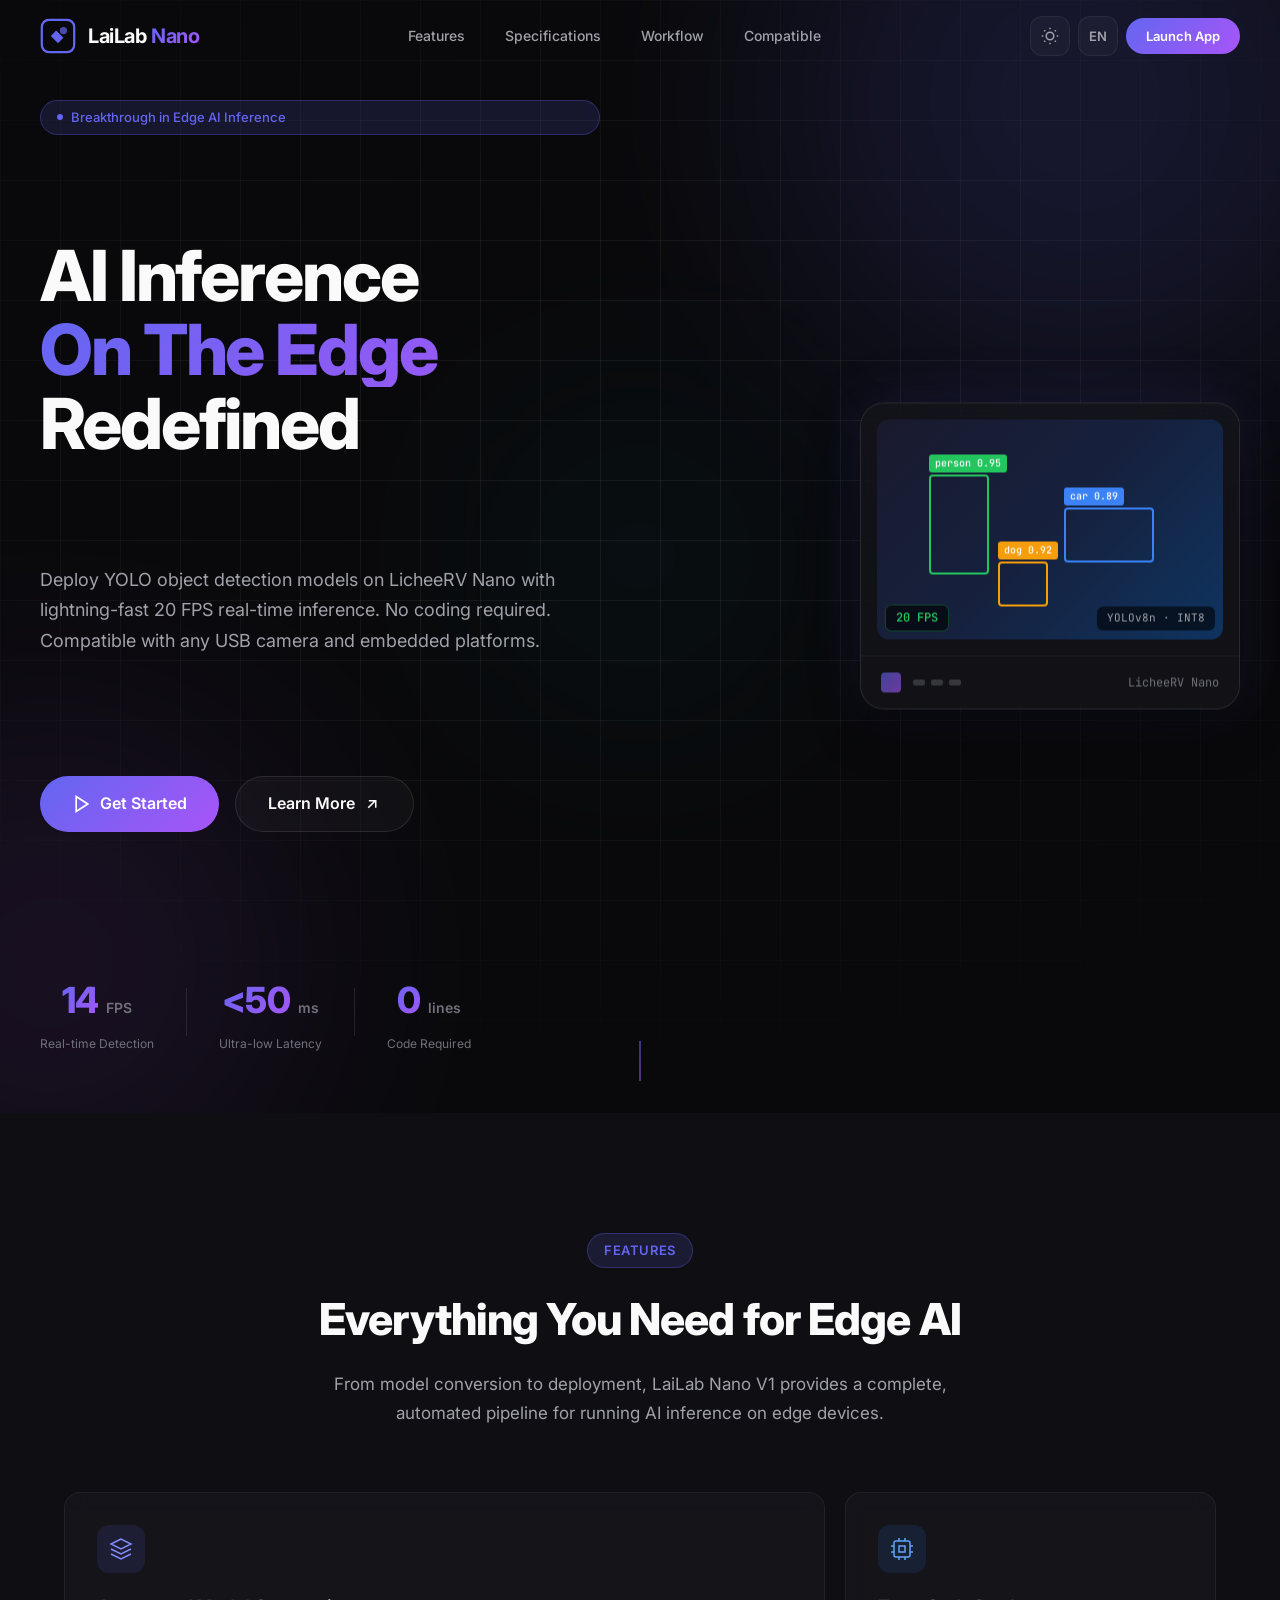
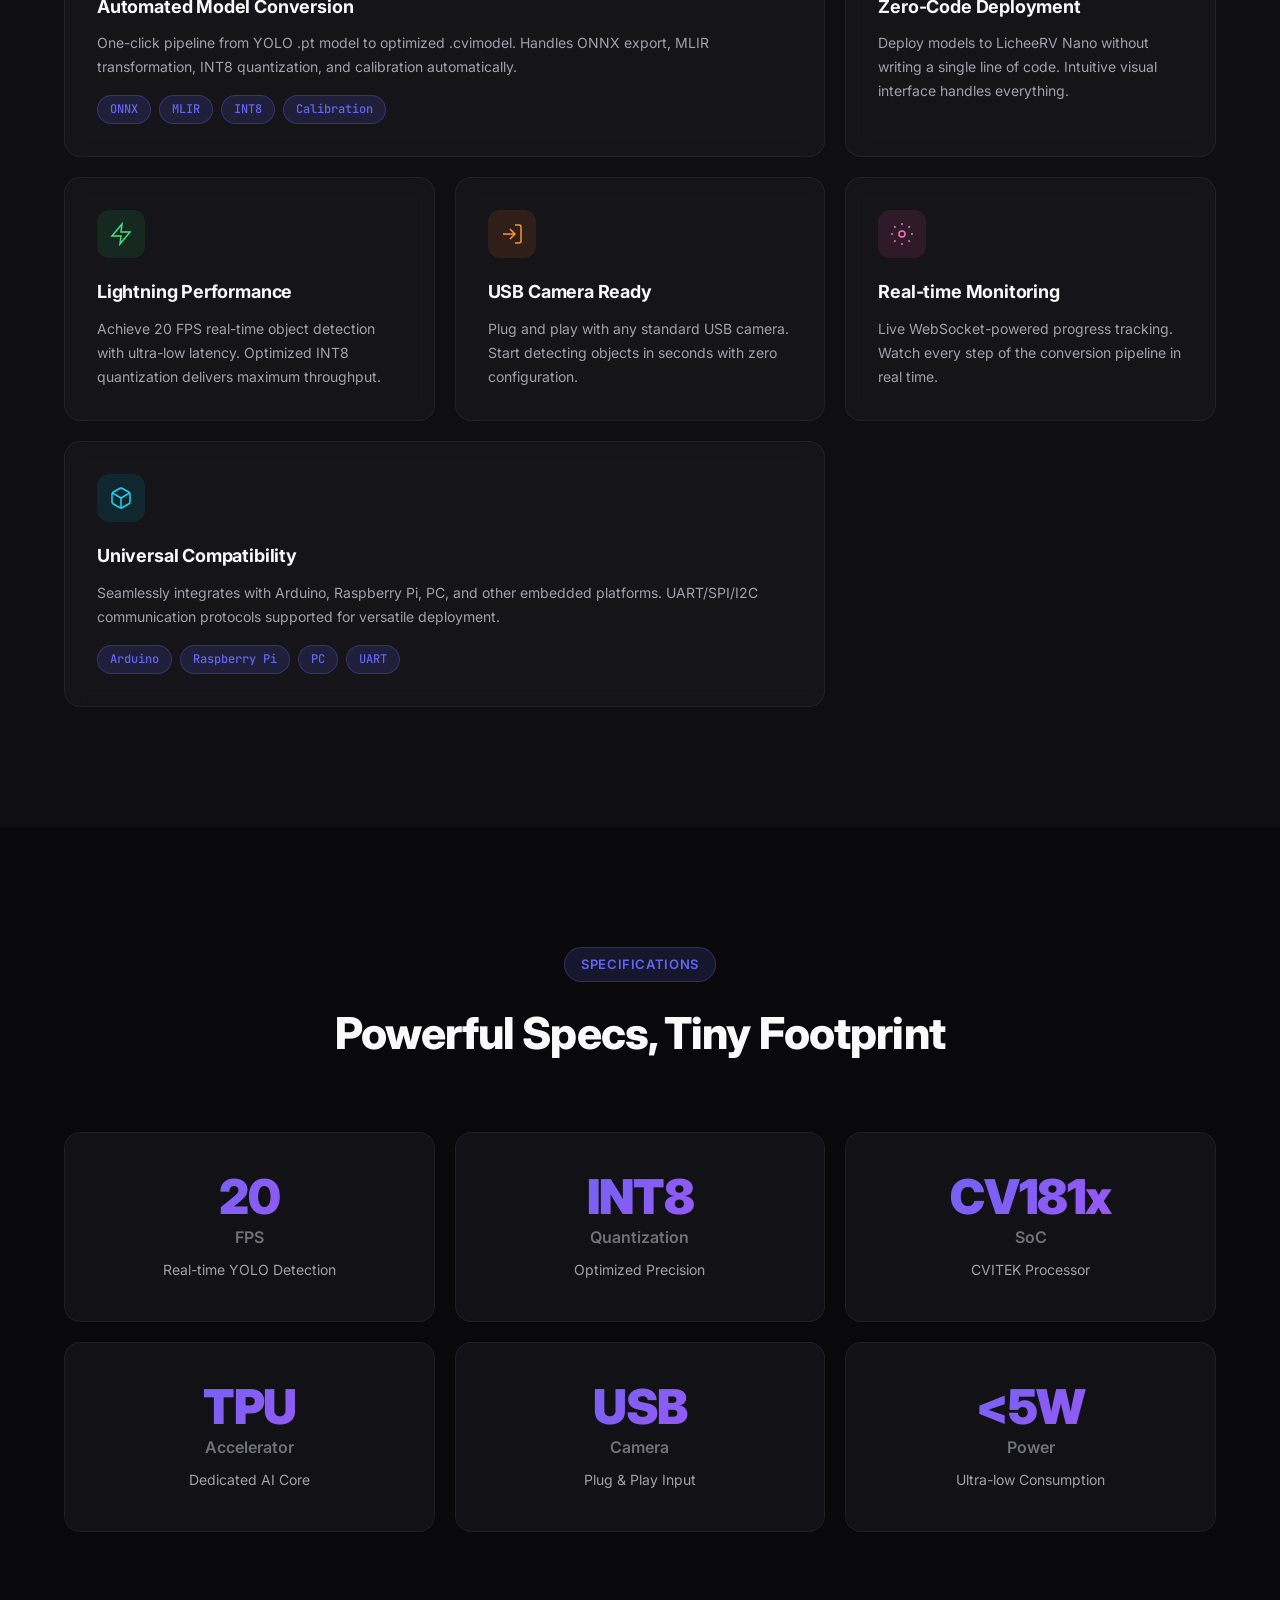
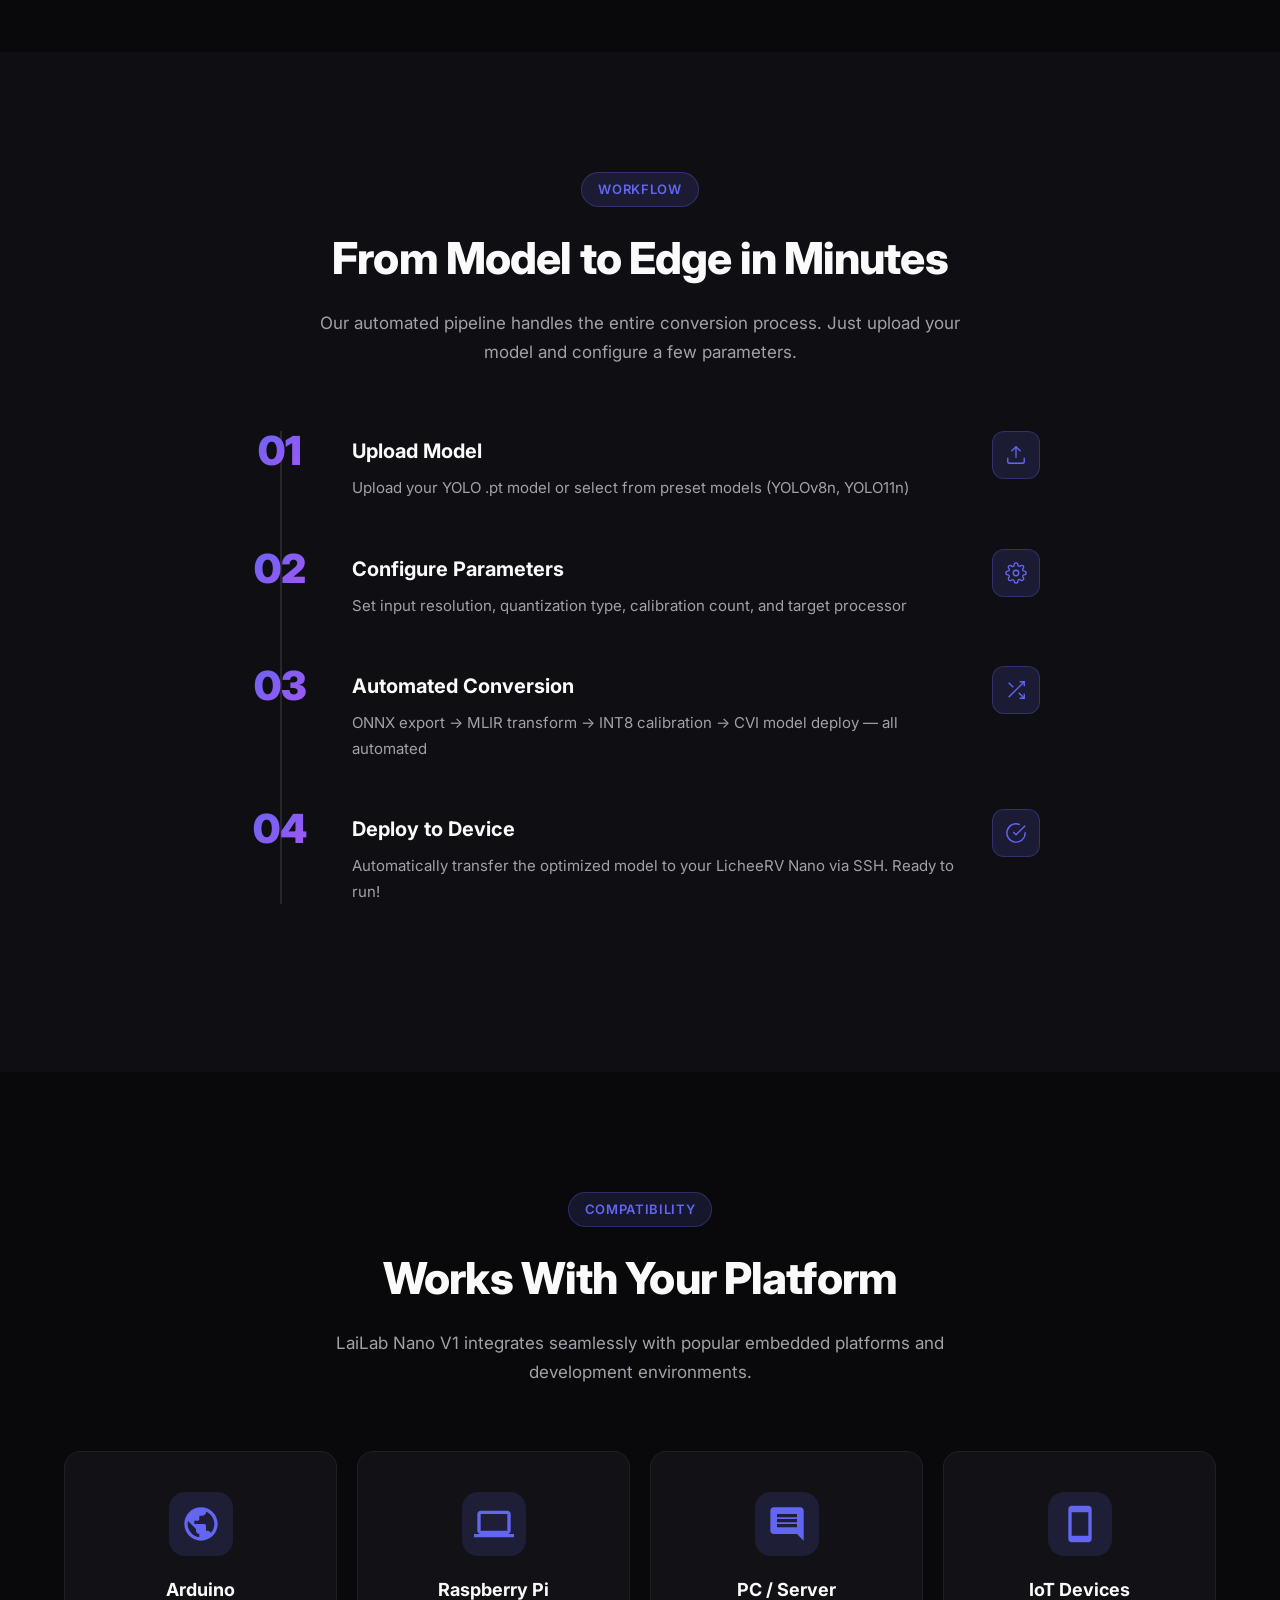
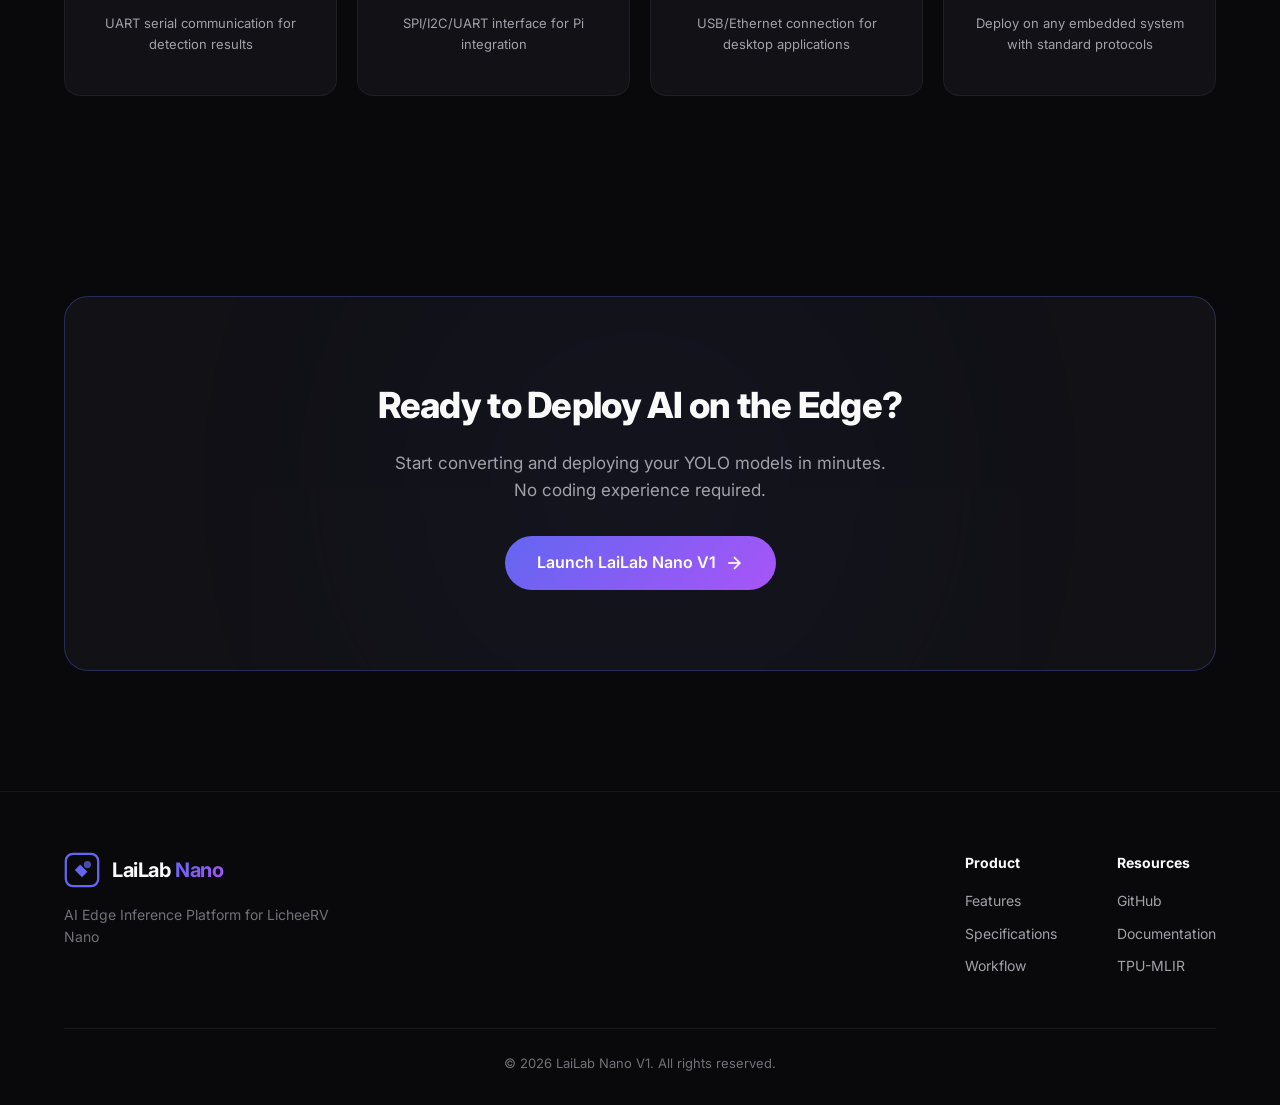
==== static/index.html @ 840e01c7 "feat: LaiLab Nano V1 - Model Conversion Pipeline" ====
<!DOCTYPE html>
<html lang="en" data-theme="dark">
<head>
    <meta charset="UTF-8">
    <meta name="viewport" content="width=device-width, initial-scale=1.0">
    <title>LaiLab Nano V1 — AI Edge Inference Platform</title>
    <meta name="description" content="LaiLab Nano V1: Revolutionary AI Edge Inference. Deploy YOLO models on LicheeRV Nano with 20 FPS real-time detection. No code required.">
    <meta name="keywords" content="AI, Edge Computing, YOLO, LicheeRV Nano, Object Detection, Inference, Embedded AI">

    <!-- Google Fonts -->
    <link rel="preconnect" href="https://fonts.googleapis.com">
    <link rel="preconnect" href="https://fonts.gstatic.com" crossorigin>
    <link href="https://fonts.googleapis.com/css2?family=Inter:wght@300;400;500;600;700;800;900&family=JetBrains+Mono:wght@400;500;600&display=swap" rel="stylesheet">

    <link rel="stylesheet" href="/static/landing.css">
</head>
<body>
    <!-- ============================================================ -->
    <!-- NAVBAR -->
    <!-- ============================================================ -->
    <nav class="navbar" id="navbar">
        <div class="nav-container">
            <a href="/" class="nav-logo">
                <div class="logo-icon">
                    <svg viewBox="0 0 40 40" fill="none">
                        <rect x="2" y="2" width="36" height="36" rx="8" stroke="url(#logoGrad)" stroke-width="2.5"/>
                        <path d="M12 20L18 14L26 22L20 28Z" fill="url(#logoGrad)"/>
                        <circle cx="26" cy="14" r="4" fill="url(#logoGrad)" opacity="0.7"/>
                        <defs>
                            <linearGradient id="logoGrad" x1="0" y1="0" x2="40" y2="40">
                                <stop stop-color="#6366f1"/>
                                <stop offset="1" stop-color="#a855f7"/>
                            </linearGradient>
                        </defs>
                    </svg>
                </div>
                <span class="logo-text">LaiLab <span class="logo-accent">Nano</span></span>
            </a>

            <div class="nav-links" id="navLinks">
                <a href="#features" class="nav-link" data-i18n="nav_features">Features</a>
                <a href="#specs" class="nav-link" data-i18n="nav_specs">Specifications</a>
                <a href="#workflow" class="nav-link" data-i18n="nav_workflow">Workflow</a>
                <a href="#compatible" class="nav-link" data-i18n="nav_compatible">Compatible</a>
            </div>

            <div class="nav-actions">
                <button class="btn-icon" id="themeToggle" aria-label="Toggle theme">
                    <svg class="icon-sun" viewBox="0 0 24 24" fill="none" stroke="currentColor" stroke-width="2">
                        <circle cx="12" cy="12" r="5"/>
                        <path d="M12 1v2M12 21v2M4.22 4.22l1.42 1.42M18.36 18.36l1.42 1.42M1 12h2M21 12h2M4.22 19.78l1.42-1.42M18.36 5.64l1.42-1.42"/>
                    </svg>
                    <svg class="icon-moon" viewBox="0 0 24 24" fill="none" stroke="currentColor" stroke-width="2">
                        <path d="M21 12.79A9 9 0 1 1 11.21 3 7 7 0 0 0 21 12.79z"/>
                    </svg>
                </button>
                <button class="btn-icon btn-lang" id="langToggle" aria-label="Toggle language">
                    <span id="langLabel">EN</span>
                </button>
                <a href="/app" class="btn-primary nav-cta" data-i18n="nav_launch">Launch App</a>
            </div>

            <button class="nav-hamburger" id="navHamburger" aria-label="Menu">
                <span></span><span></span><span></span>
            </button>
        </div>
    </nav>

    <!-- ============================================================ -->
    <!-- HERO SECTION -->
    <!-- ============================================================ -->
    <section class="hero" id="hero">
        <div class="hero-bg">
            <div class="hero-grid"></div>
            <div class="hero-glow hero-glow-1"></div>
            <div class="hero-glow hero-glow-2"></div>
            <div class="hero-glow hero-glow-3"></div>
        </div>

        <div class="hero-content">
            <div class="hero-badge" data-i18n="hero_badge">
                <span class="badge-dot"></span>
                Breakthrough in Edge AI Inference
            </div>

            <h1 class="hero-title">
                <span data-i18n="hero_title_1">AI Inference</span>
                <span class="gradient-text" data-i18n="hero_title_2">On The Edge</span>
                <span data-i18n="hero_title_3">Redefined</span>
            </h1>

            <p class="hero-desc" data-i18n="hero_desc">
                Deploy YOLO object detection models on LicheeRV Nano with lightning-fast 20 FPS real-time inference. No coding required. Compatible with any USB camera and embedded platforms.
            </p>

            <div class="hero-actions">
                <a href="/app" class="btn-primary btn-lg" data-i18n="hero_cta_start">
                    <svg viewBox="0 0 24 24" fill="none" stroke="currentColor" stroke-width="2" width="20" height="20">
                        <polygon points="5 3 19 12 5 21 5 3"/>
                    </svg>
                    Get Started
                </a>
                <a href="#features" class="btn-secondary btn-lg" data-i18n="hero_cta_learn">
                    Learn More
                    <svg viewBox="0 0 24 24" fill="none" stroke="currentColor" stroke-width="2" width="18" height="18">
                        <path d="M7 17l9.2-9.2M17 17V7.8H7.8"/>
                    </svg>
                </a>
            </div>

            <div class="hero-stats">
                <div class="stat-item">
                    <span class="stat-value" data-count="20">0</span>
                    <span class="stat-unit">FPS</span>
                    <span class="stat-label" data-i18n="stat_realtime">Real-time Detection</span>
                </div>
                <div class="stat-divider"></div>
                <div class="stat-item">
                    <span class="stat-value">&lt;50</span>
                    <span class="stat-unit">ms</span>
                    <span class="stat-label" data-i18n="stat_latency">Ultra-low Latency</span>
                </div>
                <div class="stat-divider"></div>
                <div class="stat-item">
                    <span class="stat-value">0</span>
                    <span class="stat-unit" data-i18n="stat_code_unit">lines</span>
                    <span class="stat-label" data-i18n="stat_code">Code Required</span>
                </div>
            </div>
        </div>

        <div class="hero-visual">
            <div class="device-showcase">
                <div class="device-card">
                    <div class="device-screen">
                        <div class="detection-demo">
                            <div class="demo-frame">
                                <div class="demo-object demo-obj-1">
                                    <div class="bbox"></div>
                                    <span class="bbox-label">person 0.95</span>
                                </div>
                                <div class="demo-object demo-obj-2">
                                    <div class="bbox"></div>
                                    <span class="bbox-label">car 0.89</span>
                                </div>
                                <div class="demo-object demo-obj-3">
                                    <div class="bbox"></div>
                                    <span class="bbox-label">dog 0.92</span>
                                </div>
                            </div>
                            <div class="demo-overlay">
                                <div class="demo-fps">20 FPS</div>
                                <div class="demo-model">YOLOv8n · INT8</div>
                            </div>
                        </div>
                    </div>
                    <div class="device-body">
                        <div class="device-chip"></div>
                        <div class="device-ports">
                            <div class="port"></div>
                            <div class="port"></div>
                            <div class="port"></div>
                        </div>
                        <div class="device-label">LicheeRV Nano</div>
                    </div>
                </div>
            </div>
        </div>

        <div class="scroll-indicator">
            <div class="scroll-line"></div>
        </div>
    </section>

    <!-- ============================================================ -->
    <!-- FEATURES SECTION -->
    <!-- ============================================================ -->
    <section class="section features-section" id="features">
        <div class="container">
            <div class="section-header">
                <span class="section-tag" data-i18n="features_tag">Features</span>
                <h2 class="section-title" data-i18n="features_title">Everything You Need for Edge AI</h2>
                <p class="section-desc" data-i18n="features_desc">
                    From model conversion to deployment, LaiLab Nano V1 provides a complete, automated pipeline for running AI inference on edge devices.
                </p>
            </div>

            <div class="features-grid">
                <div class="feature-card feature-card-lg">
                    <div class="feature-icon feature-icon-primary">
                        <svg viewBox="0 0 24 24" fill="none" stroke="currentColor" stroke-width="1.5">
                            <path d="M12 2L2 7l10 5 10-5-10-5z"/>
                            <path d="M2 17l10 5 10-5"/>
                            <path d="M2 12l10 5 10-5"/>
                        </svg>
                    </div>
                    <h3 class="feature-title" data-i18n="feature_1_title">Automated Model Conversion</h3>
                    <p class="feature-desc" data-i18n="feature_1_desc">
                        One-click pipeline from YOLO .pt model to optimized .cvimodel. Handles ONNX export, MLIR transformation, INT8 quantization, and calibration automatically.
                    </p>
                    <div class="feature-tags">
                        <span class="tag">ONNX</span>
                        <span class="tag">MLIR</span>
                        <span class="tag">INT8</span>
                        <span class="tag">Calibration</span>
                    </div>
                </div>

                <div class="feature-card">
                    <div class="feature-icon feature-icon-blue">
                        <svg viewBox="0 0 24 24" fill="none" stroke="currentColor" stroke-width="1.5">
                            <rect x="4" y="4" width="16" height="16" rx="2"/>
                            <path d="M9 9h6v6H9z"/>
                            <path d="M9 1v3M15 1v3M9 20v3M15 20v3M1 9h3M1 15h3M20 9h3M20 15h3"/>
                        </svg>
                    </div>
                    <h3 class="feature-title" data-i18n="feature_2_title">Zero-Code Deployment</h3>
                    <p class="feature-desc" data-i18n="feature_2_desc">
                        Deploy models to LicheeRV Nano without writing a single line of code. Intuitive visual interface handles everything.
                    </p>
                </div>

                <div class="feature-card">
                    <div class="feature-icon feature-icon-green">
                        <svg viewBox="0 0 24 24" fill="none" stroke="currentColor" stroke-width="1.5">
                            <path d="M13 2L3 14h9l-1 8 10-12h-9l1-8z"/>
                        </svg>
                    </div>
                    <h3 class="feature-title" data-i18n="feature_3_title">Lightning Performance</h3>
                    <p class="feature-desc" data-i18n="feature_3_desc">
                        Achieve 20 FPS real-time object detection with ultra-low latency. Optimized INT8 quantization delivers maximum throughput.
                    </p>
                </div>

                <div class="feature-card">
                    <div class="feature-icon feature-icon-orange">
                        <svg viewBox="0 0 24 24" fill="none" stroke="currentColor" stroke-width="1.5">
                            <path d="M15 3h4a2 2 0 0 1 2 2v14a2 2 0 0 1-2 2h-4M10 17l5-5-5-5M15 12H3"/>
                        </svg>
                    </div>
                    <h3 class="feature-title" data-i18n="feature_4_title">USB Camera Ready</h3>
                    <p class="feature-desc" data-i18n="feature_4_desc">
                        Plug and play with any standard USB camera. Start detecting objects in seconds with zero configuration.
                    </p>
                </div>

                <div class="feature-card">
                    <div class="feature-icon feature-icon-pink">
                        <svg viewBox="0 0 24 24" fill="none" stroke="currentColor" stroke-width="1.5">
                            <circle cx="12" cy="12" r="3"/>
                            <path d="M12 1v2M12 21v2M4.22 4.22l1.42 1.42M18.36 18.36l1.42 1.42M1 12h2M21 12h2M4.22 19.78l1.42-1.42M18.36 5.64l1.42-1.42"/>
                        </svg>
                    </div>
                    <h3 class="feature-title" data-i18n="feature_5_title">Real-time Monitoring</h3>
                    <p class="feature-desc" data-i18n="feature_5_desc">
                        Live WebSocket-powered progress tracking. Watch every step of the conversion pipeline in real time.
                    </p>
                </div>

                <div class="feature-card feature-card-lg">
                    <div class="feature-icon feature-icon-cyan">
                        <svg viewBox="0 0 24 24" fill="none" stroke="currentColor" stroke-width="1.5">
                            <path d="M21 16V8a2 2 0 0 0-1-1.73l-7-4a2 2 0 0 0-2 0l-7 4A2 2 0 0 0 3 8v8a2 2 0 0 0 1 1.73l7 4a2 2 0 0 0 2 0l7-4A2 2 0 0 0 21 16z"/>
                            <polyline points="3.27 6.96 12 12.01 20.73 6.96"/>
                            <line x1="12" y1="22.08" x2="12" y2="12"/>
                        </svg>
                    </div>
                    <h3 class="feature-title" data-i18n="feature_6_title">Universal Compatibility</h3>
                    <p class="feature-desc" data-i18n="feature_6_desc">
                        Seamlessly integrates with Arduino, Raspberry Pi, PC, and other embedded platforms. UART/SPI/I2C communication protocols supported for versatile deployment.
                    </p>
                    <div class="feature-tags">
                        <span class="tag">Arduino</span>
                        <span class="tag">Raspberry Pi</span>
                        <span class="tag">PC</span>
                        <span class="tag">UART</span>
                    </div>
                </div>
            </div>
        </div>
    </section>

    <!-- ============================================================ -->
    <!-- SPECS SECTION -->
    <!-- ============================================================ -->
    <section class="section specs-section" id="specs">
        <div class="container">
            <div class="section-header">
                <span class="section-tag" data-i18n="specs_tag">Specifications</span>
                <h2 class="section-title" data-i18n="specs_title">Powerful Specs, Tiny Footprint</h2>
            </div>

            <div class="specs-grid">
                <div class="spec-card">
                    <div class="spec-number">20</div>
                    <div class="spec-unit">FPS</div>
                    <div class="spec-label" data-i18n="spec_fps">Real-time YOLO Detection</div>
                </div>
                <div class="spec-card">
                    <div class="spec-number">INT8</div>
                    <div class="spec-unit" data-i18n="spec_quant_unit">Quantization</div>
                    <div class="spec-label" data-i18n="spec_quant">Optimized Precision</div>
                </div>
                <div class="spec-card">
                    <div class="spec-number">CV181x</div>
                    <div class="spec-unit">SoC</div>
                    <div class="spec-label" data-i18n="spec_processor">CVITEK Processor</div>
                </div>
                <div class="spec-card">
                    <div class="spec-number">TPU</div>
                    <div class="spec-unit" data-i18n="spec_accel_unit">Accelerator</div>
                    <div class="spec-label" data-i18n="spec_accel">Dedicated AI Core</div>
                </div>
                <div class="spec-card">
                    <div class="spec-number">USB</div>
                    <div class="spec-unit">Camera</div>
                    <div class="spec-label" data-i18n="spec_camera">Plug & Play Input</div>
                </div>
                <div class="spec-card">
                    <div class="spec-number">&lt;5W</div>
                    <div class="spec-unit" data-i18n="spec_power_unit">Power</div>
                    <div class="spec-label" data-i18n="spec_power">Ultra-low Consumption</div>
                </div>
            </div>
        </div>
    </section>

    <!-- ============================================================ -->
    <!-- WORKFLOW SECTION -->
    <!-- ============================================================ -->
    <section class="section workflow-section" id="workflow">
        <div class="container">
            <div class="section-header">
                <span class="section-tag" data-i18n="workflow_tag">Workflow</span>
                <h2 class="section-title" data-i18n="workflow_title">From Model to Edge in Minutes</h2>
                <p class="section-desc" data-i18n="workflow_desc">
                    Our automated pipeline handles the entire conversion process. Just upload your model and configure a few parameters.
                </p>
            </div>

            <div class="workflow-timeline">
                <div class="workflow-step">
                    <div class="step-number">01</div>
                    <div class="step-content">
                        <h3 data-i18n="step_1_title">Upload Model</h3>
                        <p data-i18n="step_1_desc">Upload your YOLO .pt model or select from preset models (YOLOv8n, YOLO11n)</p>
                    </div>
                    <div class="step-icon">
                        <svg viewBox="0 0 24 24" fill="none" stroke="currentColor" stroke-width="1.5">
                            <path d="M21 15v4a2 2 0 0 1-2 2H5a2 2 0 0 1-2-2v-4"/>
                            <polyline points="17 8 12 3 7 8"/>
                            <line x1="12" y1="3" x2="12" y2="15"/>
                        </svg>
                    </div>
                </div>

                <div class="workflow-step">
                    <div class="step-number">02</div>
                    <div class="step-content">
                        <h3 data-i18n="step_2_title">Configure Parameters</h3>
                        <p data-i18n="step_2_desc">Set input resolution, quantization type, calibration count, and target processor</p>
                    </div>
                    <div class="step-icon">
                        <svg viewBox="0 0 24 24" fill="none" stroke="currentColor" stroke-width="1.5">
                            <circle cx="12" cy="12" r="3"/>
                            <path d="M19.4 15a1.65 1.65 0 0 0 .33 1.82l.06.06a2 2 0 0 1 0 2.83 2 2 0 0 1-2.83 0l-.06-.06a1.65 1.65 0 0 0-1.82-.33 1.65 1.65 0 0 0-1 1.51V21a2 2 0 0 1-2 2 2 2 0 0 1-2-2v-.09A1.65 1.65 0 0 0 9 19.4a1.65 1.65 0 0 0-1.82.33l-.06.06a2 2 0 0 1-2.83 0 2 2 0 0 1 0-2.83l.06-.06A1.65 1.65 0 0 0 4.68 15a1.65 1.65 0 0 0-1.51-1H3a2 2 0 0 1-2-2 2 2 0 0 1 2-2h.09A1.65 1.65 0 0 0 4.6 9a1.65 1.65 0 0 0-.33-1.82l-.06-.06a2 2 0 0 1 0-2.83 2 2 0 0 1 2.83 0l.06.06A1.65 1.65 0 0 0 9 4.68a1.65 1.65 0 0 0 1-1.51V3a2 2 0 0 1 2-2 2 2 0 0 1 2 2v.09a1.65 1.65 0 0 0 1 1.51 1.65 1.65 0 0 0 1.82-.33l.06-.06a2 2 0 0 1 2.83 0 2 2 0 0 1 0 2.83l-.06.06A1.65 1.65 0 0 0 19.4 9a1.65 1.65 0 0 0 1.51 1H21a2 2 0 0 1 2 2 2 2 0 0 1-2 2h-.09a1.65 1.65 0 0 0-1.51 1z"/>
                        </svg>
                    </div>
                </div>

                <div class="workflow-step">
                    <div class="step-number">03</div>
                    <div class="step-content">
                        <h3 data-i18n="step_3_title">Automated Conversion</h3>
                        <p data-i18n="step_3_desc">ONNX export → MLIR transform → INT8 calibration → CVI model deploy — all automated</p>
                    </div>
                    <div class="step-icon">
                        <svg viewBox="0 0 24 24" fill="none" stroke="currentColor" stroke-width="1.5">
                            <polyline points="16 3 21 3 21 8"/>
                            <line x1="4" y1="20" x2="21" y2="3"/>
                            <polyline points="21 16 21 21 16 21"/>
                            <line x1="15" y1="15" x2="21" y2="21"/>
                            <line x1="4" y1="4" x2="9" y2="9"/>
                        </svg>
                    </div>
                </div>

                <div class="workflow-step">
                    <div class="step-number">04</div>
                    <div class="step-content">
                        <h3 data-i18n="step_4_title">Deploy to Device</h3>
                        <p data-i18n="step_4_desc">Automatically transfer the optimized model to your LicheeRV Nano via SSH. Ready to run!</p>
                    </div>
                    <div class="step-icon">
                        <svg viewBox="0 0 24 24" fill="none" stroke="currentColor" stroke-width="1.5">
                            <path d="M22 11.08V12a10 10 0 1 1-5.93-9.14"/>
                            <polyline points="22 4 12 14.01 9 11.01"/>
                        </svg>
                    </div>
                </div>
            </div>
        </div>
    </section>

    <!-- ============================================================ -->
    <!-- COMPATIBLE SECTION -->
    <!-- ============================================================ -->
    <section class="section compatible-section" id="compatible">
        <div class="container">
            <div class="section-header">
                <span class="section-tag" data-i18n="compat_tag">Compatibility</span>
                <h2 class="section-title" data-i18n="compat_title">Works With Your Platform</h2>
                <p class="section-desc" data-i18n="compat_desc">
                    LaiLab Nano V1 integrates seamlessly with popular embedded platforms and development environments.
                </p>
            </div>

            <div class="compat-grid">
                <div class="compat-card">
                    <div class="compat-icon">
                        <svg viewBox="0 0 24 24" fill="currentColor" width="40" height="40">
                            <path d="M12 2C6.48 2 2 6.48 2 12s4.48 10 10 10 10-4.48 10-10S17.52 2 12 2zm-1 17.93c-3.95-.49-7-3.85-7-7.93 0-.62.08-1.21.21-1.79L9 15v1c0 1.1.9 2 2 2v1.93zm6.9-2.54c-.26-.81-1-1.39-1.9-1.39h-1v-3c0-.55-.45-1-1-1H8v-2h2c.55 0 1-.45 1-1V7h2c1.1 0 2-.9 2-2v-.41c2.93 1.19 5 4.06 5 7.41 0 2.08-.8 3.97-2.1 5.39z"/>
                        </svg>
                    </div>
                    <h3>Arduino</h3>
                    <p data-i18n="compat_arduino">UART serial communication for detection results</p>
                </div>
                <div class="compat-card">
                    <div class="compat-icon">
                        <svg viewBox="0 0 24 24" fill="currentColor" width="40" height="40">
                            <path d="M20 18c1.1 0 2-.9 2-2V6c0-1.1-.9-2-2-2H4c-1.1 0-2 .9-2 2v10c0 1.1.9 2 2 2H0v2h24v-2h-4zM4 6h16v10H4V6z"/>
                        </svg>
                    </div>
                    <h3>Raspberry Pi</h3>
                    <p data-i18n="compat_rpi">SPI/I2C/UART interface for Pi integration</p>
                </div>
                <div class="compat-card">
                    <div class="compat-icon">
                        <svg viewBox="0 0 24 24" fill="currentColor" width="40" height="40">
                            <path d="M20 2H4c-1.1 0-2 .9-2 2v12c0 1.1.9 2 2 2h14l4 4V4c0-1.1-.9-2-2-2zm-2 12H6v-2h12v2zm0-3H6V9h12v2zm0-3H6V6h12v2z"/>
                        </svg>
                    </div>
                    <h3>PC / Server</h3>
                    <p data-i18n="compat_pc">USB/Ethernet connection for desktop applications</p>
                </div>
                <div class="compat-card">
                    <div class="compat-icon">
                        <svg viewBox="0 0 24 24" fill="currentColor" width="40" height="40">
                            <path d="M17 1.01L7 1c-1.1 0-2 .9-2 2v18c0 1.1.9 2 2 2h10c1.1 0 2-.9 2-2V3c0-1.1-.9-1.99-2-1.99zM17 19H7V5h10v14z"/>
                        </svg>
                    </div>
                    <h3 data-i18n="compat_iot_title">IoT Devices</h3>
                    <p data-i18n="compat_iot">Deploy on any embedded system with standard protocols</p>
                </div>
            </div>
        </div>
    </section>

    <!-- ============================================================ -->
    <!-- CTA SECTION -->
    <!-- ============================================================ -->
    <section class="section cta-section">
        <div class="container">
            <div class="cta-card">
                <div class="cta-glow"></div>
                <h2 data-i18n="cta_title">Ready to Deploy AI on the Edge?</h2>
                <p data-i18n="cta_desc">Start converting and deploying your YOLO models in minutes. No coding experience required.</p>
                <a href="/app" class="btn-primary btn-lg" data-i18n="cta_button">
                    Launch LaiLab Nano V1
                    <svg viewBox="0 0 24 24" fill="none" stroke="currentColor" stroke-width="2" width="20" height="20">
                        <line x1="5" y1="12" x2="19" y2="12"/>
                        <polyline points="12 5 19 12 12 19"/>
                    </svg>
                </a>
            </div>
        </div>
    </section>

    <!-- ============================================================ -->
    <!-- FOOTER -->
    <!-- ============================================================ -->
    <footer class="footer">
        <div class="container">
            <div class="footer-content">
                <div class="footer-brand">
                    <div class="nav-logo">
                        <div class="logo-icon">
                            <svg viewBox="0 0 40 40" fill="none">
                                <rect x="2" y="2" width="36" height="36" rx="8" stroke="url(#logoGrad2)" stroke-width="2.5"/>
                                <path d="M12 20L18 14L26 22L20 28Z" fill="url(#logoGrad2)"/>
                                <circle cx="26" cy="14" r="4" fill="url(#logoGrad2)" opacity="0.7"/>
                                <defs>
                                    <linearGradient id="logoGrad2" x1="0" y1="0" x2="40" y2="40">
                                        <stop stop-color="#6366f1"/>
                                        <stop offset="1" stop-color="#a855f7"/>
                                    </linearGradient>
                                </defs>
                            </svg>
                        </div>
                        <span class="logo-text">LaiLab <span class="logo-accent">Nano</span></span>
                    </div>
                    <p class="footer-desc" data-i18n="footer_desc">AI Edge Inference Platform for LicheeRV Nano</p>
                </div>
                <div class="footer-links">
                    <div class="footer-col">
                        <h4 data-i18n="footer_product">Product</h4>
                        <a href="#features" data-i18n="nav_features">Features</a>
                        <a href="#specs" data-i18n="nav_specs">Specifications</a>
                        <a href="#workflow" data-i18n="nav_workflow">Workflow</a>
                    </div>
                    <div class="footer-col">
                        <h4 data-i18n="footer_resources">Resources</h4>
                        <a href="https://github.com/ret7020/LicheeRVNano" target="_blank">GitHub</a>
                        <a href="https://milkv.io/docs/duo/overview" target="_blank" data-i18n="footer_docs">Documentation</a>
                        <a href="https://github.com/sophgo/tpu-mlir" target="_blank">TPU-MLIR</a>
                    </div>
                </div>
            </div>
            <div class="footer-bottom">
                <p>© 2026 LaiLab Nano V1. All rights reserved.</p>
            </div>
        </div>
    </footer>

    <script src="/static/i18n.js"></script>
    <script src="/static/landing.js"></script>
</body>
</html>
---- static/landing.css ----
/* ============================================================
   LaiLab Nano V1 — Landing Page Styles
   Premium dark/light theme with glassmorphism
   ============================================================ */

/* ---- CSS Custom Properties ---- */
:root {
    /* Typography */
    --font-primary: 'Inter', -apple-system, BlinkMacSystemFont, system-ui, sans-serif;
    --font-mono: 'JetBrains Mono', 'Fira Code', monospace;

    /* Transitions */
    --transition-fast: 150ms cubic-bezier(0.4, 0, 0.2, 1);
    --transition-base: 250ms cubic-bezier(0.4, 0, 0.2, 1);
    --transition-slow: 400ms cubic-bezier(0.4, 0, 0.2, 1);

    /* Spacing */
    --section-padding: 120px;

    /* Border radius */
    --radius-sm: 8px;
    --radius-md: 12px;
    --radius-lg: 16px;
    --radius-xl: 24px;
    --radius-full: 9999px;
}

/* ---- Dark Theme (Default) ---- */
[data-theme="dark"] {
    --bg-primary: #09090b;
    --bg-secondary: #0f0f13;
    --bg-tertiary: #18181b;
    --bg-card: rgba(24, 24, 30, 0.6);
    --bg-card-hover: rgba(30, 30, 40, 0.8);
    --bg-glass: rgba(255, 255, 255, 0.03);
    --bg-glass-hover: rgba(255, 255, 255, 0.06);

    --border-primary: rgba(255, 255, 255, 0.06);
    --border-secondary: rgba(255, 255, 255, 0.1);
    --border-accent: rgba(99, 102, 241, 0.3);

    --text-primary: #fafafa;
    --text-secondary: #a1a1aa;
    --text-tertiary: #71717a;
    --text-inverse: #09090b;

    --accent-primary: #6366f1;
    --accent-secondary: #a855f7;
    --accent-gradient: linear-gradient(135deg, #6366f1, #a855f7);
    --accent-glow: rgba(99, 102, 241, 0.15);

    --success: #22c55e;
    --warning: #f59e0b;
    --error: #ef4444;
    --info: #3b82f6;

    --shadow-sm: 0 1px 2px rgba(0, 0, 0, 0.3);
    --shadow-md: 0 4px 6px -1px rgba(0, 0, 0, 0.4);
    --shadow-lg: 0 10px 25px -3px rgba(0, 0, 0, 0.5);
    --shadow-xl: 0 25px 50px -12px rgba(0, 0, 0, 0.6);
    --shadow-glow: 0 0 60px rgba(99, 102, 241, 0.15);
}

/* ---- Light Theme ---- */
[data-theme="light"] {
    --bg-primary: #ffffff;
    --bg-secondary: #f8f9fc;
    --bg-tertiary: #f1f3f9;
    --bg-card: rgba(255, 255, 255, 0.8);
    --bg-card-hover: rgba(255, 255, 255, 0.95);
    --bg-glass: rgba(255, 255, 255, 0.6);
    --bg-glass-hover: rgba(255, 255, 255, 0.8);

    --border-primary: rgba(0, 0, 0, 0.06);
    --border-secondary: rgba(0, 0, 0, 0.1);
    --border-accent: rgba(99, 102, 241, 0.3);

    --text-primary: #09090b;
    --text-secondary: #52525b;
    --text-tertiary: #a1a1aa;
    --text-inverse: #fafafa;

    --accent-primary: #6366f1;
    --accent-secondary: #a855f7;
    --accent-gradient: linear-gradient(135deg, #6366f1, #a855f7);
    --accent-glow: rgba(99, 102, 241, 0.1);

    --success: #16a34a;
    --warning: #d97706;
    --error: #dc2626;
    --info: #2563eb;

    --shadow-sm: 0 1px 2px rgba(0, 0, 0, 0.05);
    --shadow-md: 0 4px 6px -1px rgba(0, 0, 0, 0.07);
    --shadow-lg: 0 10px 25px -3px rgba(0, 0, 0, 0.08);
    --shadow-xl: 0 25px 50px -12px rgba(0, 0, 0, 0.1);
    --shadow-glow: 0 0 60px rgba(99, 102, 241, 0.08);
}

/* ---- Reset & Base ---- */
*, *::before, *::after {
    margin: 0;
    padding: 0;
    box-sizing: border-box;
}

html {
    scroll-behavior: smooth;
    -webkit-font-smoothing: antialiased;
    -moz-osx-font-smoothing: grayscale;
}

body {
    font-family: var(--font-primary);
    background: var(--bg-primary);
    color: var(--text-primary);
    line-height: 1.6;
    overflow-x: hidden;
    transition: background var(--transition-base), color var(--transition-base);
}

a {
    color: inherit;
    text-decoration: none;
}

img {
    max-width: 100%;
    height: auto;
}

.container {
    max-width: 1200px;
    margin: 0 auto;
    padding: 0 24px;
}

/* ---- Navbar ---- */
.navbar {
    position: fixed;
    top: 0;
    left: 0;
    right: 0;
    z-index: 1000;
    padding: 0 24px;
    transition: all var(--transition-base);
}

.navbar.scrolled {
    background: var(--bg-glass);
    backdrop-filter: blur(20px) saturate(180%);
    -webkit-backdrop-filter: blur(20px) saturate(180%);
    border-bottom: 1px solid var(--border-primary);
}

.nav-container {
    max-width: 1200px;
    margin: 0 auto;
    display: flex;
    align-items: center;
    justify-content: space-between;
    height: 72px;
}

.nav-logo {
    display: flex;
    align-items: center;
    gap: 12px;
    z-index: 1001;
}

.logo-icon {
    width: 36px;
    height: 36px;
}

.logo-icon svg {
    width: 100%;
    height: 100%;
}

.logo-text {
    font-size: 20px;
    font-weight: 700;
    letter-spacing: -0.02em;
}

.logo-accent {
    background: var(--accent-gradient);
    -webkit-background-clip: text;
    -webkit-text-fill-color: transparent;
    background-clip: text;
}

.nav-links {
    display: flex;
    align-items: center;
    gap: 8px;
}

.nav-link {
    padding: 8px 16px;
    font-size: 14px;
    font-weight: 500;
    color: var(--text-secondary);
    border-radius: var(--radius-full);
    transition: all var(--transition-fast);
}

.nav-link:hover {
    color: var(--text-primary);
    background: var(--bg-glass-hover);
}

.nav-actions {
    display: flex;
    align-items: center;
    gap: 8px;
}

.btn-icon {
    width: 40px;
    height: 40px;
    display: flex;
    align-items: center;
    justify-content: center;
    border: 1px solid var(--border-primary);
    border-radius: var(--radius-md);
    background: var(--bg-glass);
    color: var(--text-secondary);
    cursor: pointer;
    transition: all var(--transition-fast);
    font-family: var(--font-primary);
    font-size: 13px;
    font-weight: 600;
}

.btn-icon:hover {
    color: var(--text-primary);
    border-color: var(--border-secondary);
    background: var(--bg-glass-hover);
}

.btn-icon svg {
    width: 18px;
    height: 18px;
}

/* Theme toggle icon visibility */
[data-theme="dark"] .icon-sun { display: block; }
[data-theme="dark"] .icon-moon { display: none; }
[data-theme="light"] .icon-sun { display: none; }
[data-theme="light"] .icon-moon { display: block; }

.btn-lang {
    min-width: 40px;
}

.btn-primary {
    display: inline-flex;
    align-items: center;
    gap: 8px;
    padding: 10px 24px;
    font-size: 14px;
    font-weight: 600;
    font-family: var(--font-primary);
    color: #fff;
    background: var(--accent-gradient);
    border: none;
    border-radius: var(--radius-full);
    cursor: pointer;
    transition: all var(--transition-fast);
    white-space: nowrap;
    text-decoration: none;
}

.btn-primary:hover {
    transform: translateY(-1px);
    box-shadow: 0 4px 20px rgba(99, 102, 241, 0.4);
}

.btn-primary:active {
    transform: translateY(0);
}

.btn-secondary {
    display: inline-flex;
    align-items: center;
    gap: 8px;
    padding: 10px 24px;
    font-size: 14px;
    font-weight: 600;
    font-family: var(--font-primary);
    color: var(--text-primary);
    background: var(--bg-glass);
    border: 1px solid var(--border-secondary);
    border-radius: var(--radius-full);
    cursor: pointer;
    transition: all var(--transition-fast);
    white-space: nowrap;
    text-decoration: none;
}

.btn-secondary:hover {
    background: var(--bg-glass-hover);
    border-color: var(--border-accent);
    transform: translateY(-1px);
}

.btn-lg {
    padding: 14px 32px;
    font-size: 16px;
}

.nav-cta {
    padding: 8px 20px;
    font-size: 13px;
}

/* Hamburger */
.nav-hamburger {
    display: none;
    flex-direction: column;
    gap: 5px;
    background: none;
    border: none;
    cursor: pointer;
    padding: 8px;
    z-index: 1001;
}

.nav-hamburger span {
    width: 24px;
    height: 2px;
    background: var(--text-primary);
    border-radius: 2px;
    transition: all var(--transition-fast);
}

/* ---- Hero Section ---- */
.hero {
    position: relative;
    min-height: 100vh;
    display: flex;
    align-items: center;
    padding: 100px 24px 60px;
    overflow: hidden;
}

.hero-bg {
    position: absolute;
    inset: 0;
    z-index: 0;
}

.hero-grid {
    position: absolute;
    inset: 0;
    background-image:
        linear-gradient(var(--border-primary) 1px, transparent 1px),
        linear-gradient(90deg, var(--border-primary) 1px, transparent 1px);
    background-size: 60px 60px;
    mask-image: radial-gradient(ellipse 80% 60% at 50% 40%, black 30%, transparent 100%);
    -webkit-mask-image: radial-gradient(ellipse 80% 60% at 50% 40%, black 30%, transparent 100%);
}

.hero-glow {
    position: absolute;
    border-radius: 50%;
    filter: blur(120px);
    opacity: 0.4;
}

.hero-glow-1 {
    width: 600px;
    height: 600px;
    background: var(--accent-primary);
    top: -200px;
    right: -100px;
    opacity: 0.15;
    animation: glowFloat 8s ease-in-out infinite;
}

.hero-glow-2 {
    width: 500px;
    height: 500px;
    background: var(--accent-secondary);
    bottom: -100px;
    left: -200px;
    opacity: 0.1;
    animation: glowFloat 10s ease-in-out infinite reverse;
}

.hero-glow-3 {
    width: 300px;
    height: 300px;
    background: #06b6d4;
    top: 50%;
    left: 50%;
    transform: translate(-50%, -50%);
    opacity: 0.05;
    animation: glowPulse 6s ease-in-out infinite;
}

@keyframes glowFloat {
    0%, 100% { transform: translate(0, 0); }
    33% { transform: translate(30px, -30px); }
    66% { transform: translate(-20px, 20px); }
}

@keyframes glowPulse {
    0%, 100% { opacity: 0.05; transform: translate(-50%, -50%) scale(1); }
    50% { opacity: 0.1; transform: translate(-50%, -50%) scale(1.2); }
}

.hero-content {
    position: relative;
    z-index: 1;
    max-width: 1200px;
    margin: 0 auto;
    width: 100%;
    display: grid;
    grid-template-columns: 1fr 1fr;
    gap: 80px;
    align-items: center;
}

.hero-badge {
    display: inline-flex;
    align-items: center;
    gap: 8px;
    padding: 6px 16px;
    font-size: 13px;
    font-weight: 500;
    color: var(--accent-primary);
    background: var(--accent-glow);
    border: 1px solid var(--border-accent);
    border-radius: var(--radius-full);
    margin-bottom: 24px;
    grid-column: 1;
}

.badge-dot {
    width: 6px;
    height: 6px;
    background: var(--accent-primary);
    border-radius: 50%;
    animation: dotPulse 2s ease-in-out infinite;
}

@keyframes dotPulse {
    0%, 100% { opacity: 1; }
    50% { opacity: 0.4; }
}

.hero-title {
    font-size: clamp(40px, 5.5vw, 72px);
    font-weight: 800;
    line-height: 1.05;
    letter-spacing: -0.03em;
    margin-bottom: 24px;
    grid-column: 1;
}

.hero-title span {
    display: block;
}

.gradient-text {
    background: var(--accent-gradient);
    -webkit-background-clip: text;
    -webkit-text-fill-color: transparent;
    background-clip: text;
}

.hero-desc {
    font-size: 18px;
    color: var(--text-secondary);
    line-height: 1.7;
    max-width: 520px;
    margin-bottom: 40px;
    grid-column: 1;
}

.hero-actions {
    display: flex;
    gap: 16px;
    margin-bottom: 60px;
    grid-column: 1;
}

.hero-stats {
    display: flex;
    align-items: center;
    gap: 32px;
    grid-column: 1;
}

.stat-item {
    text-align: center;
}

.stat-value {
    font-size: 36px;
    font-weight: 800;
    letter-spacing: -0.02em;
    background: var(--accent-gradient);
    -webkit-background-clip: text;
    -webkit-text-fill-color: transparent;
    background-clip: text;
}

.stat-unit {
    font-size: 14px;
    font-weight: 600;
    color: var(--text-tertiary);
    margin-left: 4px;
}

.stat-label {
    display: block;
    font-size: 12px;
    color: var(--text-tertiary);
    margin-top: 4px;
}

.stat-divider {
    width: 1px;
    height: 48px;
    background: var(--border-secondary);
}

/* ---- Hero Visual (Device Showcase) ---- */
.hero-visual {
    position: absolute;
    right: calc(50% - 600px);
    top: 50%;
    transform: translateY(-50%);
    z-index: 1;
}

.device-showcase {
    perspective: 1200px;
}

.device-card {
    width: 380px;
    background: var(--bg-card);
    border: 1px solid var(--border-secondary);
    border-radius: var(--radius-xl);
    overflow: hidden;
    box-shadow: var(--shadow-xl), var(--shadow-glow);
    animation: deviceFloat 6s ease-in-out infinite;
    backdrop-filter: blur(20px);
}

@keyframes deviceFloat {
    0%, 100% { transform: translateY(0) rotateX(2deg) rotateY(-2deg); }
    50% { transform: translateY(-12px) rotateX(-1deg) rotateY(1deg); }
}

.device-screen {
    padding: 16px;
    border-bottom: 1px solid var(--border-primary);
}

.detection-demo {
    position: relative;
    width: 100%;
    height: 220px;
    background: linear-gradient(135deg, #1a1a2e 0%, #16213e 50%, #0f3460 100%);
    border-radius: var(--radius-md);
    overflow: hidden;
}

.demo-frame {
    position: relative;
    width: 100%;
    height: 100%;
}

.demo-object {
    position: absolute;
}

.bbox {
    border: 2px solid;
    border-radius: 4px;
    animation: bboxPulse 2s ease-in-out infinite;
}

@keyframes bboxPulse {
    0%, 100% { opacity: 0.9; }
    50% { opacity: 0.6; }
}

.demo-obj-1 {
    top: 25%;
    left: 15%;
}

.demo-obj-1 .bbox {
    width: 60px;
    height: 100px;
    border-color: #22c55e;
}

.demo-obj-1 .bbox-label {
    background: #22c55e;
}

.demo-obj-2 {
    top: 40%;
    right: 20%;
}

.demo-obj-2 .bbox {
    width: 90px;
    height: 55px;
    border-color: #3b82f6;
}

.demo-obj-2 .bbox-label {
    background: #3b82f6;
}

.demo-obj-3 {
    bottom: 15%;
    left: 35%;
}

.demo-obj-3 .bbox {
    width: 50px;
    height: 45px;
    border-color: #f59e0b;
}

.demo-obj-3 .bbox-label {
    background: #f59e0b;
}

.bbox-label {
    position: absolute;
    top: -20px;
    left: 0;
    padding: 1px 6px;
    font-size: 10px;
    font-family: var(--font-mono);
    font-weight: 500;
    color: #fff;
    border-radius: 3px;
    white-space: nowrap;
}

.demo-overlay {
    position: absolute;
    bottom: 8px;
    left: 8px;
    right: 8px;
    display: flex;
    justify-content: space-between;
    align-items: center;
}

.demo-fps {
    padding: 3px 10px;
    font-size: 12px;
    font-family: var(--font-mono);
    font-weight: 600;
    color: #22c55e;
    background: rgba(0, 0, 0, 0.6);
    border-radius: 6px;
    border: 1px solid rgba(34, 197, 94, 0.3);
}

.demo-model {
    padding: 3px 10px;
    font-size: 11px;
    font-family: var(--font-mono);
    color: #a1a1aa;
    background: rgba(0, 0, 0, 0.6);
    border-radius: 6px;
}

.device-body {
    padding: 16px 20px;
    display: flex;
    align-items: center;
    gap: 12px;
}

.device-chip {
    width: 20px;
    height: 20px;
    background: var(--accent-gradient);
    border-radius: 4px;
    opacity: 0.6;
}

.device-ports {
    display: flex;
    gap: 6px;
}

.port {
    width: 12px;
    height: 6px;
    background: var(--text-tertiary);
    border-radius: 2px;
    opacity: 0.4;
}

.device-label {
    margin-left: auto;
    font-size: 12px;
    font-family: var(--font-mono);
    color: var(--text-tertiary);
}

/* Scroll indicator */
.scroll-indicator {
    position: absolute;
    bottom: 32px;
    left: 50%;
    transform: translateX(-50%);
    z-index: 2;
}

.scroll-line {
    width: 1px;
    height: 40px;
    background: var(--accent-gradient);
    animation: scrollPulse 2s ease-in-out infinite;
}

@keyframes scrollPulse {
    0% { transform: scaleY(0); transform-origin: top; opacity: 1; }
    50% { transform: scaleY(1); transform-origin: top; opacity: 1; }
    51% { transform-origin: bottom; }
    100% { transform: scaleY(0); transform-origin: bottom; opacity: 1; }
}

/* ---- Section Styles ---- */
.section {
    padding: var(--section-padding) 0;
    position: relative;
}

.section-header {
    text-align: center;
    margin-bottom: 64px;
}

.section-tag {
    display: inline-block;
    padding: 6px 16px;
    font-size: 13px;
    font-weight: 600;
    color: var(--accent-primary);
    background: var(--accent-glow);
    border: 1px solid var(--border-accent);
    border-radius: var(--radius-full);
    margin-bottom: 16px;
    text-transform: uppercase;
    letter-spacing: 0.05em;
}

.section-title {
    font-size: clamp(28px, 3.5vw, 44px);
    font-weight: 800;
    letter-spacing: -0.02em;
    margin-bottom: 16px;
}

.section-desc {
    font-size: 17px;
    color: var(--text-secondary);
    max-width: 640px;
    margin: 0 auto;
    line-height: 1.7;
}

/* ---- Features Grid ---- */
.features-section {
    background: var(--bg-secondary);
}

.features-grid {
    display: grid;
    grid-template-columns: repeat(3, 1fr);
    gap: 20px;
}

.feature-card {
    padding: 32px;
    background: var(--bg-card);
    border: 1px solid var(--border-primary);
    border-radius: var(--radius-lg);
    transition: all var(--transition-base);
    backdrop-filter: blur(10px);
}

.feature-card:hover {
    background: var(--bg-card-hover);
    border-color: var(--border-accent);
    transform: translateY(-4px);
    box-shadow: var(--shadow-lg), var(--shadow-glow);
}

.feature-card-lg {
    grid-column: span 2;
}

.feature-icon {
    width: 48px;
    height: 48px;
    display: flex;
    align-items: center;
    justify-content: center;
    border-radius: var(--radius-md);
    margin-bottom: 20px;
}

.feature-icon svg {
    width: 24px;
    height: 24px;
}

.feature-icon-primary { background: rgba(99, 102, 241, 0.12); color: #818cf8; }
.feature-icon-blue { background: rgba(59, 130, 246, 0.12); color: #60a5fa; }
.feature-icon-green { background: rgba(34, 197, 94, 0.12); color: #4ade80; }
.feature-icon-orange { background: rgba(249, 115, 22, 0.12); color: #fb923c; }
.feature-icon-pink { background: rgba(236, 72, 153, 0.12); color: #f472b6; }
.feature-icon-cyan { background: rgba(6, 182, 212, 0.12); color: #22d3ee; }

.feature-title {
    font-size: 18px;
    font-weight: 700;
    margin-bottom: 10px;
    letter-spacing: -0.01em;
}

.feature-desc {
    font-size: 14px;
    color: var(--text-secondary);
    line-height: 1.7;
}

.feature-tags {
    display: flex;
    flex-wrap: wrap;
    gap: 8px;
    margin-top: 16px;
}

.tag {
    padding: 4px 12px;
    font-size: 12px;
    font-weight: 500;
    font-family: var(--font-mono);
    color: var(--accent-primary);
    background: var(--accent-glow);
    border: 1px solid var(--border-accent);
    border-radius: var(--radius-full);
}

/* ---- Specs Grid ---- */
.specs-grid {
    display: grid;
    grid-template-columns: repeat(3, 1fr);
    gap: 20px;
}

.spec-card {
    padding: 40px 32px;
    background: var(--bg-card);
    border: 1px solid var(--border-primary);
    border-radius: var(--radius-lg);
    text-align: center;
    transition: all var(--transition-base);
    backdrop-filter: blur(10px);
}

.spec-card:hover {
    border-color: var(--border-accent);
    transform: translateY(-4px);
    box-shadow: var(--shadow-lg);
}

.spec-number {
    font-size: 48px;
    font-weight: 900;
    background: var(--accent-gradient);
    -webkit-background-clip: text;
    -webkit-text-fill-color: transparent;
    background-clip: text;
    letter-spacing: -0.03em;
    line-height: 1;
}

.spec-unit {
    font-size: 16px;
    font-weight: 600;
    color: var(--text-tertiary);
    margin-top: 4px;
}

.spec-label {
    font-size: 14px;
    color: var(--text-secondary);
    margin-top: 8px;
}

/* ---- Workflow Timeline ---- */
.workflow-section {
    background: var(--bg-secondary);
}

.workflow-timeline {
    position: relative;
    max-width: 800px;
    margin: 0 auto;
}

.workflow-timeline::before {
    content: '';
    position: absolute;
    left: 40px;
    top: 0;
    bottom: 0;
    width: 2px;
    background: var(--border-secondary);
}

.workflow-step {
    display: flex;
    align-items: flex-start;
    gap: 32px;
    margin-bottom: 48px;
    position: relative;
    opacity: 0;
    transform: translateX(-20px);
    animation: stepFadeIn 0.6s ease forwards;
}

.workflow-step:nth-child(1) { animation-delay: 0.1s; }
.workflow-step:nth-child(2) { animation-delay: 0.2s; }
.workflow-step:nth-child(3) { animation-delay: 0.3s; }
.workflow-step:nth-child(4) { animation-delay: 0.4s; }

@keyframes stepFadeIn {
    to { opacity: 1; transform: translateX(0); }
}

.step-number {
    width: 80px;
    min-width: 80px;
    font-size: 40px;
    font-weight: 900;
    background: var(--accent-gradient);
    -webkit-background-clip: text;
    -webkit-text-fill-color: transparent;
    background-clip: text;
    line-height: 1;
    text-align: center;
    position: relative;
    z-index: 1;
}

.step-content {
    flex: 1;
    padding-top: 4px;
}

.step-content h3 {
    font-size: 20px;
    font-weight: 700;
    margin-bottom: 8px;
}

.step-content p {
    font-size: 15px;
    color: var(--text-secondary);
    line-height: 1.7;
}

.step-icon {
    width: 48px;
    min-width: 48px;
    height: 48px;
    display: flex;
    align-items: center;
    justify-content: center;
    background: var(--accent-glow);
    border: 1px solid var(--border-accent);
    border-radius: var(--radius-md);
    color: var(--accent-primary);
}

.step-icon svg {
    width: 22px;
    height: 22px;
}

/* ---- Compatible Grid ---- */
.compat-grid {
    display: grid;
    grid-template-columns: repeat(4, 1fr);
    gap: 20px;
}

.compat-card {
    padding: 40px 24px;
    background: var(--bg-card);
    border: 1px solid var(--border-primary);
    border-radius: var(--radius-lg);
    text-align: center;
    transition: all var(--transition-base);
    backdrop-filter: blur(10px);
}

.compat-card:hover {
    border-color: var(--border-accent);
    transform: translateY(-4px);
    box-shadow: var(--shadow-lg);
}

.compat-icon {
    width: 64px;
    height: 64px;
    display: flex;
    align-items: center;
    justify-content: center;
    background: var(--accent-glow);
    border-radius: var(--radius-lg);
    margin: 0 auto 20px;
    color: var(--accent-primary);
}

.compat-card h3 {
    font-size: 18px;
    font-weight: 700;
    margin-bottom: 8px;
}

.compat-card p {
    font-size: 13px;
    color: var(--text-secondary);
    line-height: 1.6;
}

/* ---- CTA Section ---- */
.cta-section {
    padding: 80px 0 120px;
}

.cta-card {
    position: relative;
    padding: 80px 60px;
    text-align: center;
    background: var(--bg-card);
    border: 1px solid var(--border-accent);
    border-radius: var(--radius-xl);
    overflow: hidden;
}

.cta-glow {
    position: absolute;
    width: 400px;
    height: 400px;
    background: var(--accent-primary);
    border-radius: 50%;
    filter: blur(150px);
    opacity: 0.08;
    top: 50%;
    left: 50%;
    transform: translate(-50%, -50%);
}

.cta-card h2 {
    font-size: clamp(24px, 3vw, 36px);
    font-weight: 800;
    letter-spacing: -0.02em;
    margin-bottom: 16px;
    position: relative;
}

.cta-card p {
    font-size: 17px;
    color: var(--text-secondary);
    margin-bottom: 32px;
    max-width: 500px;
    margin-left: auto;
    margin-right: auto;
    position: relative;
}

.cta-card .btn-primary {
    position: relative;
}

/* ---- Footer ---- */
.footer {
    padding: 60px 0 32px;
    border-top: 1px solid var(--border-primary);
}

.footer-content {
    display: flex;
    justify-content: space-between;
    margin-bottom: 40px;
}

.footer-brand {
    max-width: 300px;
}

.footer-desc {
    font-size: 14px;
    color: var(--text-tertiary);
    margin-top: 16px;
}

.footer-links {
    display: flex;
    gap: 60px;
}

.footer-col h4 {
    font-size: 14px;
    font-weight: 700;
    margin-bottom: 16px;
    color: var(--text-primary);
}

.footer-col a {
    display: block;
    font-size: 14px;
    color: var(--text-secondary);
    margin-bottom: 10px;
    transition: color var(--transition-fast);
}

.footer-col a:hover {
    color: var(--accent-primary);
}

.footer-bottom {
    padding-top: 24px;
    border-top: 1px solid var(--border-primary);
    text-align: center;
}

.footer-bottom p {
    font-size: 13px;
    color: var(--text-tertiary);
}

/* ---- Responsive ---- */
@media (max-width: 1024px) {
    .hero-content {
        grid-template-columns: 1fr;
    }

    .hero-visual {
        display: none;
    }

    .features-grid {
        grid-template-columns: repeat(2, 1fr);
    }

    .feature-card-lg {
        grid-column: span 1;
    }

    .compat-grid {
        grid-template-columns: repeat(2, 1fr);
    }
}

@media (max-width: 768px) {
    :root {
        --section-padding: 80px;
    }

    .nav-links {
        display: none;
        position: fixed;
        top: 0;
        left: 0;
        right: 0;
        bottom: 0;
        background: var(--bg-primary);
        flex-direction: column;
        align-items: center;
        justify-content: center;
        gap: 16px;
        z-index: 1000;
    }

    .nav-links.open {
        display: flex;
    }

    .nav-link {
        font-size: 24px;
    }

    .nav-hamburger {
        display: flex;
    }

    .nav-cta {
        display: none;
    }

    .hero {
        padding: 120px 24px 60px;
    }

    .hero-stats {
        flex-wrap: wrap;
        gap: 20px;
    }

    .stat-divider {
        display: none;
    }

    .features-grid,
    .specs-grid {
        grid-template-columns: 1fr;
    }

    .compat-grid {
        grid-template-columns: 1fr 1fr;
    }

    .workflow-timeline::before {
        display: none;
    }

    .step-number {
        width: 48px;
        min-width: 48px;
        font-size: 28px;
    }

    .footer-content {
        flex-direction: column;
        gap: 40px;
    }

    .footer-links {
        gap: 40px;
    }

    .cta-card {
        padding: 48px 24px;
    }
}

@media (max-width: 480px) {
    .compat-grid {
        grid-template-columns: 1fr;
    }

    .hero-actions {
        flex-direction: column;
    }

    .btn-lg {
        justify-content: center;
    }
}
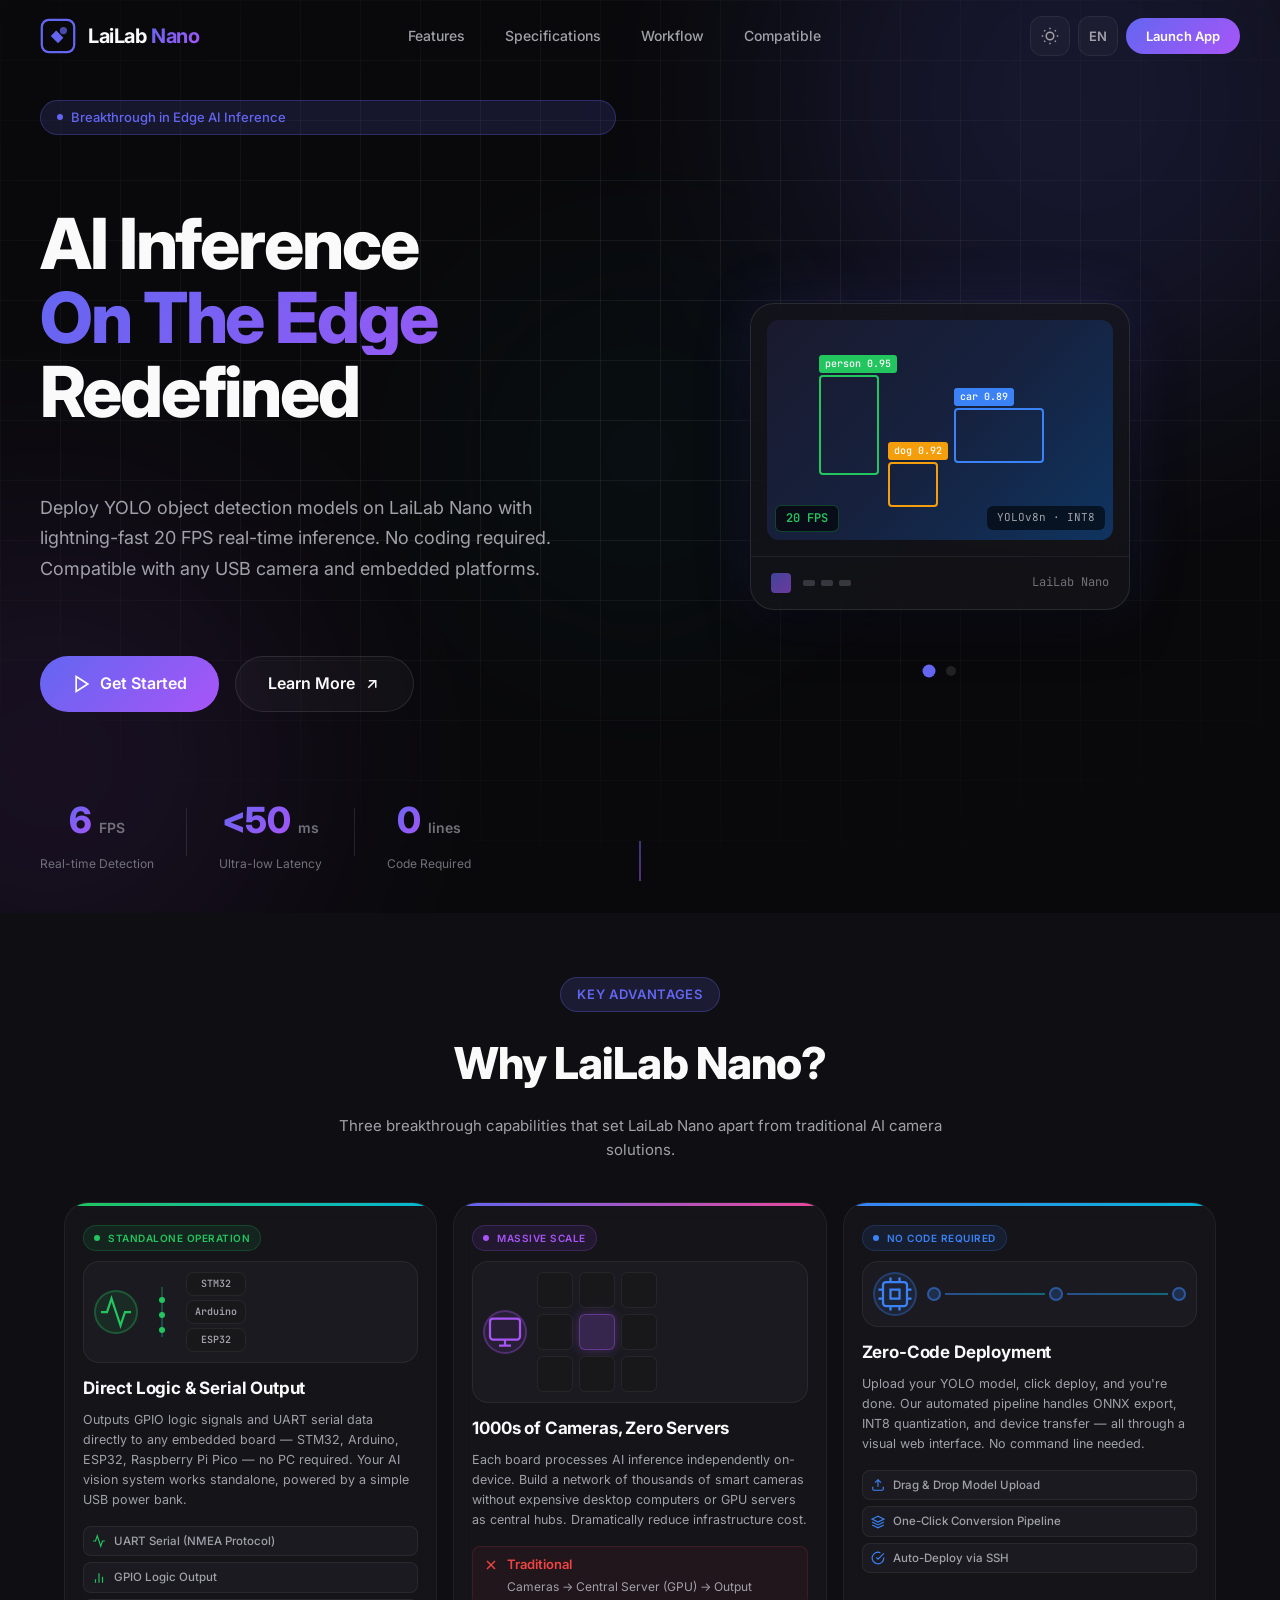
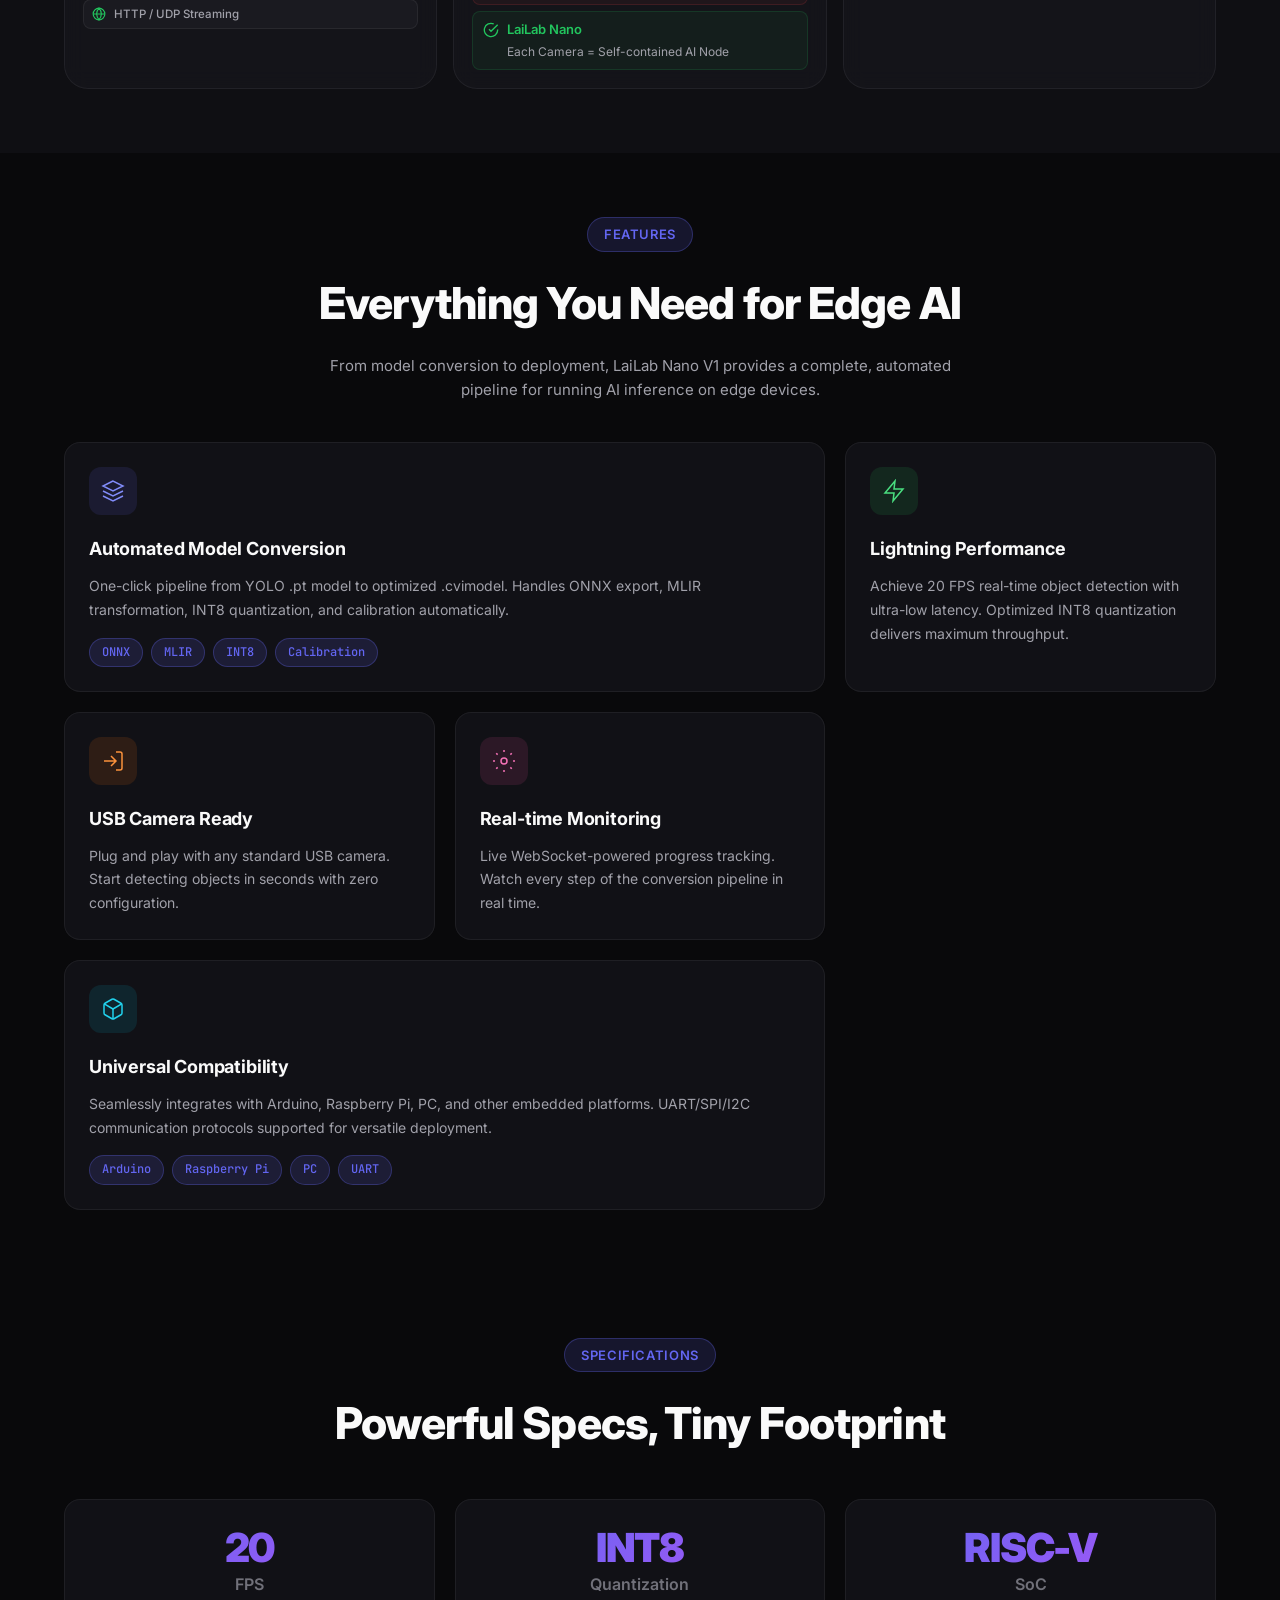
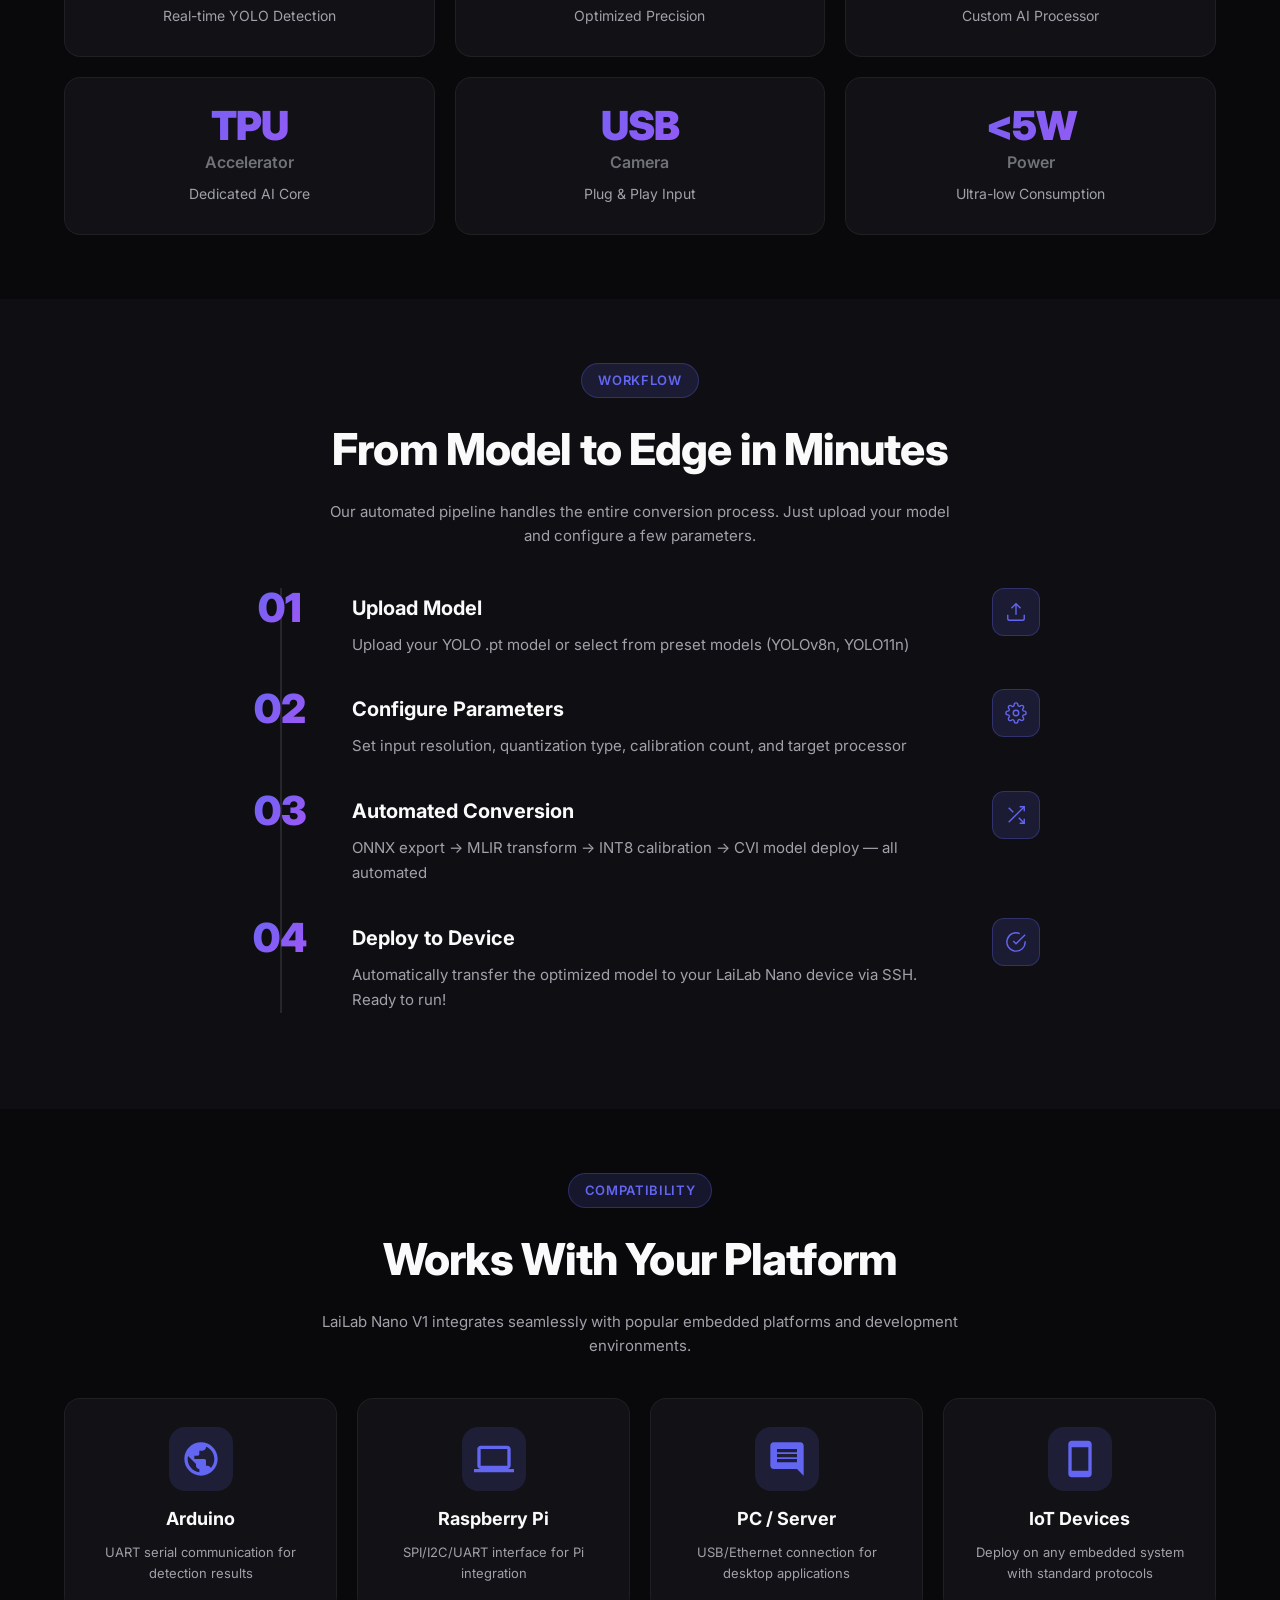
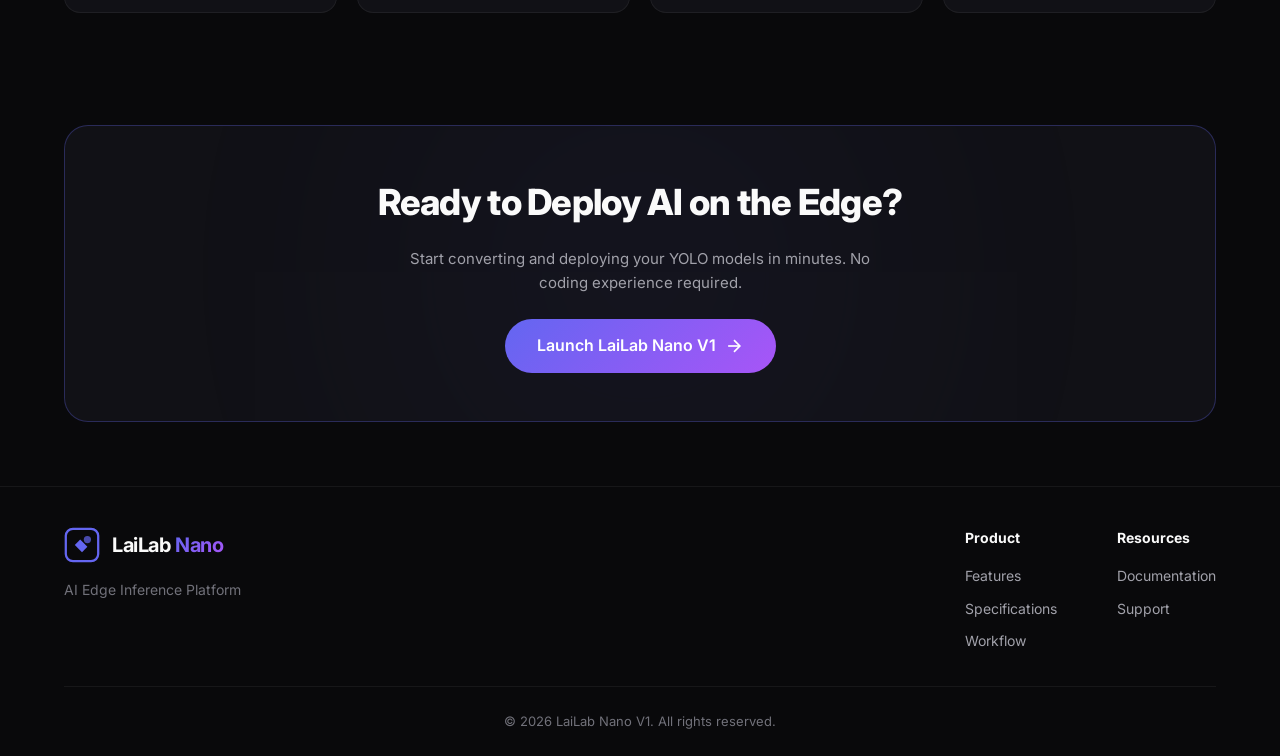
==== commit a39622e0: "feat: refresh web UI and streamline development setup" ====
--- a/static/index.html
+++ b/static/index.html
@@ -4,8 +4,8 @@
     <meta charset="UTF-8">
     <meta name="viewport" content="width=device-width, initial-scale=1.0">
     <title>LaiLab Nano V1 — AI Edge Inference Platform</title>
-    <meta name="description" content="LaiLab Nano V1: Revolutionary AI Edge Inference. Deploy YOLO models on LicheeRV Nano with 20 FPS real-time detection. No code required.">
-    <meta name="keywords" content="AI, Edge Computing, YOLO, LicheeRV Nano, Object Detection, Inference, Embedded AI">
+    <meta name="description" content="LaiLab Nano V1: Revolutionary AI Edge Inference. Deploy YOLO models with 20 FPS real-time detection. No code required.">
+    <meta name="keywords" content="AI, Edge Computing, YOLO, Object Detection, Inference, Embedded AI, Edge AI">
 
     <!-- Google Fonts -->
     <link rel="preconnect" href="https://fonts.googleapis.com">
@@ -90,7 +90,7 @@
             </h1>
 
             <p class="hero-desc" data-i18n="hero_desc">
-                Deploy YOLO object detection models on LicheeRV Nano with lightning-fast 20 FPS real-time inference. No coding required. Compatible with any USB camera and embedded platforms.
+                Deploy YOLO object detection models on LaiLab Nano with lightning-fast 20 FPS real-time inference. No coding required. Compatible with any USB camera and embedded platforms.
             </p>
 
             <div class="hero-actions">
@@ -130,39 +130,52 @@
         </div>
 
         <div class="hero-visual">
-            <div class="device-showcase">
-                <div class="device-card">
-                    <div class="device-screen">
-                        <div class="detection-demo">
-                            <div class="demo-frame">
-                                <div class="demo-object demo-obj-1">
-                                    <div class="bbox"></div>
-                                    <span class="bbox-label">person 0.95</span>
-                                </div>
-                                <div class="demo-object demo-obj-2">
-                                    <div class="bbox"></div>
-                                    <span class="bbox-label">car 0.89</span>
-                                </div>
-                                <div class="demo-object demo-obj-3">
-                                    <div class="bbox"></div>
-                                    <span class="bbox-label">dog 0.92</span>
+            <div class="hero-carousel" id="heroCarousel">
+                <div class="carousel-slide active-slide">
+                    <div class="device-showcase">
+                        <div class="device-card">
+                            <div class="device-screen">
+                                <div class="detection-demo">
+                                    <div class="demo-frame">
+                                        <div class="demo-object demo-obj-1">
+                                            <div class="bbox"></div>
+                                            <span class="bbox-label">person 0.95</span>
+                                        </div>
+                                        <div class="demo-object demo-obj-2">
+                                            <div class="bbox"></div>
+                                            <span class="bbox-label">car 0.89</span>
+                                        </div>
+                                        <div class="demo-object demo-obj-3">
+                                            <div class="bbox"></div>
+                                            <span class="bbox-label">dog 0.92</span>
+                                        </div>
+                                    </div>
+                                    <div class="demo-overlay">
+                                        <div class="demo-fps">20 FPS</div>
+                                        <div class="demo-model">YOLOv8n · INT8</div>
+                                    </div>
                                 </div>
                             </div>
-                            <div class="demo-overlay">
-                                <div class="demo-fps">20 FPS</div>
-                                <div class="demo-model">YOLOv8n · INT8</div>
+                            <div class="device-body">
+                                <div class="device-chip"></div>
+                                <div class="device-ports">
+                                    <div class="port"></div>
+                                    <div class="port"></div>
+                                    <div class="port"></div>
+                                </div>
+                                <div class="device-label">LaiLab Nano</div>
                             </div>
                         </div>
                     </div>
-                    <div class="device-body">
-                        <div class="device-chip"></div>
-                        <div class="device-ports">
-                            <div class="port"></div>
-                            <div class="port"></div>
-                            <div class="port"></div>
-                        </div>
-                        <div class="device-label">LicheeRV Nano</div>
-                    </div>
+                </div>
+
+                <div class="carousel-slide">
+                    <img src="/static/product.jpg" alt="LaiLab Nano V1 Hardware" class="product-hero-img">
+                </div>
+
+                <div class="carousel-controls">
+                    <button class="carousel-dot active"></button>
+                    <button class="carousel-dot"></button>
                 </div>
             </div>
         </div>
@@ -173,9 +186,154 @@
     </section>
 
     <!-- ============================================================ -->
+    <!-- KEY ADVANTAGES SECTION -->
+    <!-- ============================================================ -->
+    <section class="section features-section" id="features">
+        <div class="container">
+            <div class="section-header">
+                <span class="section-tag" data-i18n="advantages_tag">Key Advantages</span>
+                <h2 class="section-title" data-i18n="advantages_title">Why LaiLab Nano?</h2>
+                <p class="section-desc" data-i18n="advantages_desc">
+                    Three breakthrough capabilities that set LaiLab Nano apart from traditional AI camera solutions.
+                </p>
+            </div>
+
+            <div class="advantages-grid advantages-grid-3">
+                <!-- Advantage 1: Direct Hardware Output -->
+                <div class="advantage-card advantage-card-hw">
+                    <div class="advantage-badge">
+                        <span class="advantage-badge-dot"></span>
+                        <span data-i18n="adv1_badge">Standalone Operation</span>
+                    </div>
+                    <div class="advantage-icon-area">
+                        <div class="advantage-icon-ring">
+                            <svg viewBox="0 0 24 24" fill="none" stroke="currentColor" stroke-width="1.5" width="36" height="36">
+                                <path d="M22 12h-4l-3 9L9 3l-3 9H2"/>
+                            </svg>
+                        </div>
+                        <div class="advantage-connectors">
+                            <div class="connector-line"></div>
+                            <div class="connector-dot" style="top: 20%;"></div>
+                            <div class="connector-dot" style="top: 50%;"></div>
+                            <div class="connector-dot" style="top: 80%;"></div>
+                        </div>
+                        <div class="advantage-chips">
+                            <span class="advantage-chip">STM32</span>
+                            <span class="advantage-chip">Arduino</span>
+                            <span class="advantage-chip">ESP32</span>
+                        </div>
+                    </div>
+                    <h3 class="advantage-title" data-i18n="adv1_title">Direct Logic &amp; Serial Output</h3>
+                    <p class="advantage-desc" data-i18n="adv1_desc">
+                        Outputs GPIO logic signals and UART serial data directly to any embedded board — STM32, Arduino, ESP32, Raspberry Pi Pico — no PC required. Your AI vision system works standalone, powered by a simple USB power bank.
+                    </p>
+                    <div class="advantage-outputs">
+                        <div class="output-item">
+                            <svg viewBox="0 0 24 24" fill="none" stroke="currentColor" stroke-width="2" width="14" height="14"><polyline points="22 12 18 12 15 21 9 3 6 12 2 12"/></svg>
+                            <span>UART Serial (NMEA Protocol)</span>
+                        </div>
+                        <div class="output-item">
+                            <svg viewBox="0 0 24 24" fill="none" stroke="currentColor" stroke-width="2" width="14" height="14"><path d="M18 20V10M12 20V4M6 20v-6"/></svg>
+                            <span>GPIO Logic Output</span>
+                        </div>
+                        <div class="output-item">
+                            <svg viewBox="0 0 24 24" fill="none" stroke="currentColor" stroke-width="2" width="14" height="14"><circle cx="12" cy="12" r="10"/><line x1="2" y1="12" x2="22" y2="12"/><path d="M12 2a15.3 15.3 0 0 1 4 10 15.3 15.3 0 0 1-4 10 15.3 15.3 0 0 1-4-10 15.3 15.3 0 0 1 4-10z"/></svg>
+                            <span>HTTP / UDP Streaming</span>
+                        </div>
+                    </div>
+                </div>
+
+                <!-- Advantage 2: Scalable 1000s Cameras -->
+                <div class="advantage-card advantage-card-scale">
+                    <div class="advantage-badge">
+                        <span class="advantage-badge-dot"></span>
+                        <span data-i18n="adv2_badge">Massive Scale</span>
+                    </div>
+                    <div class="advantage-icon-area">
+                        <div class="advantage-icon-ring">
+                            <svg viewBox="0 0 24 24" fill="none" stroke="currentColor" stroke-width="1.5" width="36" height="36">
+                                <rect x="2" y="3" width="20" height="14" rx="2" ry="2"/>
+                                <line x1="8" y1="21" x2="16" y2="21"/>
+                                <line x1="12" y1="17" x2="12" y2="21"/>
+                            </svg>
+                        </div>
+                        <div class="advantage-scale-grid">
+                            <div class="scale-node"></div><div class="scale-node"></div><div class="scale-node"></div>
+                            <div class="scale-node"></div><div class="scale-node active"></div><div class="scale-node"></div>
+                            <div class="scale-node"></div><div class="scale-node"></div><div class="scale-node"></div>
+                        </div>
+                    </div>
+                    <h3 class="advantage-title" data-i18n="adv2_title">1000s of Cameras, Zero Servers</h3>
+                    <p class="advantage-desc" data-i18n="adv2_desc">
+                        Each board processes AI inference independently on-device. Build a network of thousands of smart cameras without expensive desktop computers or GPU servers as central hubs. Dramatically reduce infrastructure cost.
+                    </p>
+                    <div class="advantage-comparison">
+                        <div class="comparison-item comparison-old">
+                            <svg viewBox="0 0 24 24" fill="none" stroke="currentColor" stroke-width="2" width="16" height="16"><line x1="18" y1="6" x2="6" y2="18"/><line x1="6" y1="6" x2="18" y2="18"/></svg>
+                            <div>
+                                <strong data-i18n="adv2_old_title">Traditional</strong>
+                                <span data-i18n="adv2_old_desc">Cameras → Central Server (GPU) → Output</span>
+                            </div>
+                        </div>
+                        <div class="comparison-item comparison-new">
+                            <svg viewBox="0 0 24 24" fill="none" stroke="currentColor" stroke-width="2" width="16" height="16"><path d="M22 11.08V12a10 10 0 1 1-5.93-9.14"/><polyline points="22 4 12 14.01 9 11.01"/></svg>
+                            <div>
+                                <strong data-i18n="adv2_new_title">LaiLab Nano</strong>
+                                <span data-i18n="adv2_new_desc">Each Camera = Self-contained AI Node</span>
+                            </div>
+                        </div>
+                    </div>
+                </div>
+
+                <!-- Advantage 3: Zero-Code Deployment -->
+                <div class="advantage-card advantage-card-zerocode">
+                    <div class="advantage-badge">
+                        <span class="advantage-badge-dot"></span>
+                        <span data-i18n="adv3_badge">No Code Required</span>
+                    </div>
+                    <div class="advantage-icon-area">
+                        <div class="advantage-icon-ring">
+                            <svg viewBox="0 0 24 24" fill="none" stroke="currentColor" stroke-width="1.5" width="36" height="36">
+                                <rect x="4" y="4" width="16" height="16" rx="2"/>
+                                <path d="M9 9h6v6H9z"/>
+                                <path d="M9 1v3M15 1v3M9 20v3M15 20v3M1 9h3M1 15h3M20 9h3M20 15h3"/>
+                            </svg>
+                        </div>
+                        <div class="advantage-steps-visual">
+                            <div class="step-dot step-dot-1"></div>
+                            <div class="step-line-h"></div>
+                            <div class="step-dot step-dot-2"></div>
+                            <div class="step-line-h"></div>
+                            <div class="step-dot step-dot-3"></div>
+                        </div>
+                    </div>
+                    <h3 class="advantage-title" data-i18n="adv3_title">Zero-Code Deployment</h3>
+                    <p class="advantage-desc" data-i18n="adv3_desc">
+                        Upload your YOLO model, click deploy, and you're done. Our automated pipeline handles ONNX export, INT8 quantization, and device transfer — all through a visual web interface. No command line needed.
+                    </p>
+                    <div class="advantage-outputs">
+                        <div class="output-item">
+                            <svg viewBox="0 0 24 24" fill="none" stroke="currentColor" stroke-width="2" width="14" height="14"><path d="M21 15v4a2 2 0 0 1-2 2H5a2 2 0 0 1-2-2v-4"/><polyline points="17 8 12 3 7 8"/><line x1="12" y1="3" x2="12" y2="15"/></svg>
+                            <span>Drag &amp; Drop Model Upload</span>
+                        </div>
+                        <div class="output-item">
+                            <svg viewBox="0 0 24 24" fill="none" stroke="currentColor" stroke-width="2" width="14" height="14"><path d="M12 2L2 7l10 5 10-5-10-5z"/><path d="M2 17l10 5 10-5"/><path d="M2 12l10 5 10-5"/></svg>
+                            <span>One-Click Conversion Pipeline</span>
+                        </div>
+                        <div class="output-item">
+                            <svg viewBox="0 0 24 24" fill="none" stroke="currentColor" stroke-width="2" width="14" height="14"><path d="M22 11.08V12a10 10 0 1 1-5.93-9.14"/><polyline points="22 4 12 14.01 9 11.01"/></svg>
+                            <span>Auto-Deploy via SSH</span>
+                        </div>
+                    </div>
+                </div>
+            </div>
+        </div>
+    </section>
+
+    <!-- ============================================================ -->
     <!-- FEATURES SECTION -->
     <!-- ============================================================ -->
-    <section class="section features-section" id="features">
+    <section class="section" id="details">
         <div class="container">
             <div class="section-header">
                 <span class="section-tag" data-i18n="features_tag">Features</span>
@@ -207,20 +365,6 @@
                 </div>
 
                 <div class="feature-card">
-                    <div class="feature-icon feature-icon-blue">
-                        <svg viewBox="0 0 24 24" fill="none" stroke="currentColor" stroke-width="1.5">
-                            <rect x="4" y="4" width="16" height="16" rx="2"/>
-                            <path d="M9 9h6v6H9z"/>
-                            <path d="M9 1v3M15 1v3M9 20v3M15 20v3M1 9h3M1 15h3M20 9h3M20 15h3"/>
-                        </svg>
-                    </div>
-                    <h3 class="feature-title" data-i18n="feature_2_title">Zero-Code Deployment</h3>
-                    <p class="feature-desc" data-i18n="feature_2_desc">
-                        Deploy models to LicheeRV Nano without writing a single line of code. Intuitive visual interface handles everything.
-                    </p>
-                </div>
-
-                <div class="feature-card">
                     <div class="feature-icon feature-icon-green">
                         <svg viewBox="0 0 24 24" fill="none" stroke="currentColor" stroke-width="1.5">
                             <path d="M13 2L3 14h9l-1 8 10-12h-9l1-8z"/>
@@ -281,8 +425,6 @@
     </section>
 
     <!-- ============================================================ -->
-    <!-- SPECS SECTION -->
-    <!-- ============================================================ -->
     <section class="section specs-section" id="specs">
         <div class="container">
             <div class="section-header">
@@ -302,9 +444,9 @@
                     <div class="spec-label" data-i18n="spec_quant">Optimized Precision</div>
                 </div>
                 <div class="spec-card">
-                    <div class="spec-number">CV181x</div>
+                    <div class="spec-number">RISC-V</div>
                     <div class="spec-unit">SoC</div>
-                    <div class="spec-label" data-i18n="spec_processor">CVITEK Processor</div>
+                    <div class="spec-label" data-i18n="spec_processor">Custom AI Processor</div>
                 </div>
                 <div class="spec-card">
                     <div class="spec-number">TPU</div>
@@ -389,7 +531,7 @@
                     <div class="step-number">04</div>
                     <div class="step-content">
                         <h3 data-i18n="step_4_title">Deploy to Device</h3>
-                        <p data-i18n="step_4_desc">Automatically transfer the optimized model to your LicheeRV Nano via SSH. Ready to run!</p>
+                        <p data-i18n="step_4_desc">Automatically transfer the optimized model to your LaiLab Nano device via SSH. Ready to run!</p>
                     </div>
                     <div class="step-icon">
                         <svg viewBox="0 0 24 24" fill="none" stroke="currentColor" stroke-width="1.5">
@@ -499,7 +641,7 @@
                         </div>
                         <span class="logo-text">LaiLab <span class="logo-accent">Nano</span></span>
                     </div>
-                    <p class="footer-desc" data-i18n="footer_desc">AI Edge Inference Platform for LicheeRV Nano</p>
+                    <p class="footer-desc" data-i18n="footer_desc">AI Edge Inference Platform</p>
                 </div>
                 <div class="footer-links">
                     <div class="footer-col">
@@ -510,9 +652,8 @@
                     </div>
                     <div class="footer-col">
                         <h4 data-i18n="footer_resources">Resources</h4>
-                        <a href="https://github.com/ret7020/LicheeRVNano" target="_blank">GitHub</a>
-                        <a href="https://milkv.io/docs/duo/overview" target="_blank" data-i18n="footer_docs">Documentation</a>
-                        <a href="https://github.com/sophgo/tpu-mlir" target="_blank">TPU-MLIR</a>
+                        <a href="#" data-i18n="footer_docs">Documentation</a>
+                        <a href="#">Support</a>
                     </div>
                 </div>
             </div>
--- a/static/landing.css
+++ b/static/landing.css
@@ -15,7 +15,7 @@
     --transition-slow: 400ms cubic-bezier(0.4, 0, 0.2, 1);
 
     /* Spacing */
-    --section-padding: 120px;
+    --section-padding: 64px;
 
     /* Border radius */
     --radius-sm: 8px;
@@ -340,10 +340,10 @@
 /* ---- Hero Section ---- */
 .hero {
     position: relative;
-    min-height: 100vh;
-    display: flex;
-    align-items: center;
-    padding: 100px 24px 60px;
+    min-height: auto;
+    display: flex;
+    align-items: center;
+    padding: 100px 24px 40px;
     overflow: hidden;
 }
 
@@ -421,7 +421,7 @@
     width: 100%;
     display: grid;
     grid-template-columns: 1fr 1fr;
-    gap: 80px;
+    gap: 48px;
     align-items: center;
 }
 
@@ -458,7 +458,7 @@
     font-weight: 800;
     line-height: 1.05;
     letter-spacing: -0.03em;
-    margin-bottom: 24px;
+    margin-bottom: 16px;
     grid-column: 1;
 }
 
@@ -478,14 +478,14 @@
     color: var(--text-secondary);
     line-height: 1.7;
     max-width: 520px;
-    margin-bottom: 40px;
+    margin-bottom: 24px;
     grid-column: 1;
 }
 
 .hero-actions {
     display: flex;
     gap: 16px;
-    margin-bottom: 60px;
+    margin-bottom: 32px;
     grid-column: 1;
 }
 
@@ -539,8 +539,68 @@
     z-index: 1;
 }
 
+.hero-carousel {
+    position: relative;
+    width: 600px;
+    height: 400px;
+    display: flex;
+    justify-content: center;
+    align-items: center;
+}
+
+.carousel-slide {
+    position: absolute;
+    inset: 0;
+    opacity: 0;
+    transition: opacity 0.8s ease, transform 0.8s ease;
+    transform: scale(0.95);
+    display: flex;
+    justify-content: center;
+    align-items: center;
+    pointer-events: none;
+}
+
+.carousel-slide.active-slide {
+    opacity: 1;
+    transform: scale(1);
+    pointer-events: auto;
+    z-index: 2;
+}
+
+.product-hero-img {
+    width: 450px;
+    height: auto;
+    border-radius: var(--radius-xl);
+    box-shadow: var(--shadow-xl), var(--shadow-glow);
+    animation: deviceFloat 8s ease-in-out infinite reverse;
+}
+
+.carousel-controls {
+    position: absolute;
+    bottom: -20px;
+    display: flex;
+    gap: 12px;
+    z-index: 10;
+}
+
+.carousel-dot {
+    width: 10px;
+    height: 10px;
+    border-radius: 50%;
+    background: var(--border-secondary);
+    border: none;
+    cursor: pointer;
+    transition: all var(--transition-fast);
+}
+
+.carousel-dot.active {
+    background: var(--accent-primary);
+    transform: scale(1.3);
+}
+
 .device-showcase {
     perspective: 1200px;
+    position: relative;
 }
 
 .device-card {
@@ -748,7 +808,7 @@
 
 .section-header {
     text-align: center;
-    margin-bottom: 64px;
+    margin-bottom: 40px;
 }
 
 .section-tag {
@@ -773,11 +833,11 @@
 }
 
 .section-desc {
-    font-size: 17px;
+    font-size: 15px;
     color: var(--text-secondary);
     max-width: 640px;
     margin: 0 auto;
-    line-height: 1.7;
+    line-height: 1.6;
 }
 
 /* ---- Features Grid ---- */
@@ -792,7 +852,7 @@
 }
 
 .feature-card {
-    padding: 32px;
+    padding: 24px;
     background: var(--bg-card);
     border: 1px solid var(--border-primary);
     border-radius: var(--radius-lg);
@@ -872,7 +932,7 @@
 }
 
 .spec-card {
-    padding: 40px 32px;
+    padding: 28px 24px;
     background: var(--bg-card);
     border: 1px solid var(--border-primary);
     border-radius: var(--radius-lg);
@@ -888,7 +948,7 @@
 }
 
 .spec-number {
-    font-size: 48px;
+    font-size: 40px;
     font-weight: 900;
     background: var(--accent-gradient);
     -webkit-background-clip: text;
@@ -936,7 +996,7 @@
     display: flex;
     align-items: flex-start;
     gap: 32px;
-    margin-bottom: 48px;
+    margin-bottom: 32px;
     position: relative;
     opacity: 0;
     transform: translateX(-20px);
@@ -1010,7 +1070,7 @@
 }
 
 .compat-card {
-    padding: 40px 24px;
+    padding: 28px 20px;
     background: var(--bg-card);
     border: 1px solid var(--border-primary);
     border-radius: var(--radius-lg);
@@ -1033,7 +1093,7 @@
     justify-content: center;
     background: var(--accent-glow);
     border-radius: var(--radius-lg);
-    margin: 0 auto 20px;
+    margin: 0 auto 14px;
     color: var(--accent-primary);
 }
 
@@ -1051,12 +1111,12 @@
 
 /* ---- CTA Section ---- */
 .cta-section {
-    padding: 80px 0 120px;
+    padding: 48px 0 64px;
 }
 
 .cta-card {
     position: relative;
-    padding: 80px 60px;
+    padding: 48px 40px;
     text-align: center;
     background: var(--bg-card);
     border: 1px solid var(--border-accent);
@@ -1086,9 +1146,9 @@
 }
 
 .cta-card p {
-    font-size: 17px;
+    font-size: 15px;
     color: var(--text-secondary);
-    margin-bottom: 32px;
+    margin-bottom: 24px;
     max-width: 500px;
     margin-left: auto;
     margin-right: auto;
@@ -1101,14 +1161,14 @@
 
 /* ---- Footer ---- */
 .footer {
-    padding: 60px 0 32px;
+    padding: 40px 0 24px;
     border-top: 1px solid var(--border-primary);
 }
 
 .footer-content {
     display: flex;
     justify-content: space-between;
-    margin-bottom: 40px;
+    margin-bottom: 24px;
 }
 
 .footer-brand {
@@ -1274,3 +1334,409 @@
         justify-content: center;
     }
 }
+
+/* ============================================================
+   KEY ADVANTAGES SECTION
+   ============================================================ */
+.advantages-grid {
+    display: grid;
+    grid-template-columns: repeat(2, 1fr);
+    gap: 16px;
+}
+
+.advantages-grid-3 {
+    grid-template-columns: repeat(3, 1fr);
+}
+
+.advantage-card {
+    position: relative;
+    padding: 20px 18px 18px;
+    background: var(--bg-card);
+    border: 1px solid var(--border-primary);
+    border-radius: var(--radius-xl);
+    backdrop-filter: blur(10px);
+    overflow: hidden;
+    transition: all var(--transition-base);
+}
+
+.advantage-card::before {
+    content: '';
+    position: absolute;
+    top: 0;
+    left: 0;
+    right: 0;
+    height: 3px;
+    border-radius: var(--radius-xl) var(--radius-xl) 0 0;
+}
+
+.advantage-card-hw::before {
+    background: linear-gradient(90deg, #22c55e, #06b6d4);
+}
+
+.advantage-card-scale::before {
+    background: linear-gradient(90deg, #6366f1, #ec4899);
+}
+
+.advantage-card-zerocode::before {
+    background: linear-gradient(90deg, #3b82f6, #06b6d4);
+}
+
+.advantage-card:hover {
+    border-color: var(--border-secondary);
+    transform: translateY(-4px);
+    box-shadow: var(--shadow-xl), var(--shadow-glow);
+}
+
+/* Badge */
+.advantage-badge {
+    display: inline-flex;
+    align-items: center;
+    gap: 8px;
+    padding: 4px 10px;
+    font-size: 10px;
+    font-weight: 600;
+    text-transform: uppercase;
+    letter-spacing: 0.05em;
+    border-radius: var(--radius-full);
+    margin-bottom: 10px;
+}
+
+.advantage-card-hw .advantage-badge {
+    color: #22c55e;
+    background: rgba(34, 197, 94, 0.1);
+    border: 1px solid rgba(34, 197, 94, 0.2);
+}
+
+.advantage-card-scale .advantage-badge {
+    color: #a855f7;
+    background: rgba(168, 85, 247, 0.1);
+    border: 1px solid rgba(168, 85, 247, 0.2);
+}
+
+.advantage-card-zerocode .advantage-badge {
+    color: #3b82f6;
+    background: rgba(59, 130, 246, 0.1);
+    border: 1px solid rgba(59, 130, 246, 0.2);
+}
+
+.advantage-badge-dot {
+    width: 6px;
+    height: 6px;
+    border-radius: 50%;
+    animation: dotPulse 2s ease-in-out infinite;
+}
+
+.advantage-card-hw .advantage-badge-dot {
+    background: #22c55e;
+}
+
+.advantage-card-scale .advantage-badge-dot {
+    background: #a855f7;
+}
+
+.advantage-card-zerocode .advantage-badge-dot {
+    background: #3b82f6;
+}
+
+/* Icon area */
+.advantage-icon-area {
+    display: flex;
+    align-items: center;
+    gap: 10px;
+    margin-bottom: 12px;
+    padding: 10px;
+    background: var(--bg-glass);
+    border: 1px solid var(--border-primary);
+    border-radius: var(--radius-lg);
+}
+
+.advantage-icon-ring {
+    flex-shrink: 0;
+    width: 44px;
+    height: 44px;
+    display: flex;
+    align-items: center;
+    justify-content: center;
+    border-radius: 50%;
+    border: 2px solid var(--border-accent);
+    background: var(--accent-glow);
+    color: var(--accent-primary);
+}
+
+.advantage-card-hw .advantage-icon-ring {
+    border-color: rgba(34, 197, 94, 0.3);
+    background: rgba(34, 197, 94, 0.1);
+    color: #22c55e;
+}
+
+.advantage-card-scale .advantage-icon-ring {
+    border-color: rgba(168, 85, 247, 0.3);
+    background: rgba(168, 85, 247, 0.1);
+    color: #a855f7;
+}
+
+.advantage-card-zerocode .advantage-icon-ring {
+    border-color: rgba(59, 130, 246, 0.3);
+    background: rgba(59, 130, 246, 0.1);
+    color: #3b82f6;
+}
+
+/* Connectors visual */
+.advantage-connectors {
+    position: relative;
+    width: 28px;
+    height: 50px;
+    flex-shrink: 0;
+}
+
+.connector-line {
+    position: absolute;
+    left: 50%;
+    top: 0;
+    bottom: 0;
+    width: 2px;
+    background: linear-gradient(180deg, #22c55e, #06b6d4);
+    opacity: 0.3;
+    transform: translateX(-50%);
+}
+
+.connector-dot {
+    position: absolute;
+    left: 50%;
+    width: 6px;
+    height: 6px;
+    background: #22c55e;
+    border-radius: 50%;
+    transform: translateX(-50%);
+    animation: connectorPulse 2s ease-in-out infinite;
+}
+
+.connector-dot:nth-child(3) { animation-delay: 0.3s; }
+.connector-dot:nth-child(4) { animation-delay: 0.6s; }
+
+@keyframes connectorPulse {
+    0%, 100% { opacity: 0.4; transform: translateX(-50%) scale(1); }
+    50% { opacity: 1; transform: translateX(-50%) scale(1.3); }
+}
+
+/* Chips */
+.advantage-chips {
+    display: flex;
+    flex-direction: column;
+    gap: 4px;
+}
+
+.advantage-chip {
+    padding: 3px 8px;
+    font-size: 10px;
+    font-family: var(--font-mono);
+    font-weight: 600;
+    color: var(--text-secondary);
+    background: var(--bg-tertiary);
+    border: 1px solid var(--border-primary);
+    border-radius: var(--radius-sm);
+    text-align: center;
+    transition: all var(--transition-fast);
+}
+
+.advantage-card:hover .advantage-chip {
+    color: #22c55e;
+    border-color: rgba(34, 197, 94, 0.3);
+}
+
+/* Scale grid visual */
+.advantage-scale-grid {
+    display: grid;
+    grid-template-columns: repeat(3, 1fr);
+    gap: 6px;
+    flex: 1;
+    max-width: 120px;
+}
+
+.scale-node {
+    width: 100%;
+    aspect-ratio: 1;
+    background: var(--bg-tertiary);
+    border: 1px solid var(--border-primary);
+    border-radius: 6px;
+    transition: all var(--transition-fast);
+    animation: nodeGlow 3s ease-in-out infinite;
+}
+
+.scale-node:nth-child(1) { animation-delay: 0s; }
+.scale-node:nth-child(2) { animation-delay: 0.3s; }
+.scale-node:nth-child(3) { animation-delay: 0.6s; }
+.scale-node:nth-child(4) { animation-delay: 0.9s; }
+.scale-node:nth-child(5) { animation-delay: 0s; }
+.scale-node:nth-child(6) { animation-delay: 0.4s; }
+.scale-node:nth-child(7) { animation-delay: 0.8s; }
+.scale-node:nth-child(8) { animation-delay: 0.2s; }
+.scale-node:nth-child(9) { animation-delay: 0.5s; }
+
+.scale-node.active {
+    background: rgba(168, 85, 247, 0.2);
+    border-color: rgba(168, 85, 247, 0.4);
+    box-shadow: 0 0 12px rgba(168, 85, 247, 0.3);
+}
+
+@keyframes nodeGlow {
+    0%, 100% { opacity: 0.5; }
+    50% { opacity: 1; }
+}
+
+/* Title / desc */
+.advantage-title {
+    font-size: 17px;
+    font-weight: 700;
+    letter-spacing: -0.01em;
+    margin-bottom: 8px;
+}
+
+.advantage-desc {
+    font-size: 12.5px;
+    line-height: 1.6;
+    color: var(--text-secondary);
+    margin-bottom: 16px;
+}
+
+/* Output list */
+.advantage-outputs {
+    display: flex;
+    flex-direction: column;
+    gap: 6px;
+}
+
+.output-item {
+    display: flex;
+    align-items: center;
+    gap: 8px;
+    padding: 5px 8px;
+    font-size: 11.5px;
+    font-weight: 500;
+    color: var(--text-secondary);
+    background: var(--bg-glass);
+    border: 1px solid var(--border-primary);
+    border-radius: var(--radius-sm);
+    transition: all var(--transition-fast);
+}
+
+.output-item svg {
+    color: #22c55e;
+    flex-shrink: 0;
+}
+
+.advantage-card:hover .output-item {
+    border-color: rgba(34, 197, 94, 0.2);
+}
+
+/* Comparison */
+.advantage-comparison {
+    display: flex;
+    flex-direction: column;
+    gap: 6px;
+}
+
+.comparison-item {
+    display: flex;
+    align-items: flex-start;
+    gap: 8px;
+    padding: 8px 10px;
+    border-radius: var(--radius-sm);
+    font-size: 13px;
+    line-height: 1.5;
+}
+
+.comparison-item strong {
+    display: block;
+    font-weight: 600;
+    margin-bottom: 2px;
+}
+
+.comparison-item span {
+    color: var(--text-secondary);
+    font-size: 12px;
+}
+
+.comparison-item svg {
+    flex-shrink: 0;
+    margin-top: 2px;
+}
+
+.comparison-old {
+    background: rgba(239, 68, 68, 0.06);
+    border: 1px solid rgba(239, 68, 68, 0.15);
+}
+
+.comparison-old svg {
+    color: #ef4444;
+}
+
+.comparison-old strong {
+    color: #ef4444;
+}
+
+.comparison-new {
+    background: rgba(34, 197, 94, 0.06);
+    border: 1px solid rgba(34, 197, 94, 0.15);
+}
+
+.comparison-new svg {
+    color: #22c55e;
+}
+
+.comparison-new strong {
+    color: #22c55e;
+}
+
+/* Responsive */
+@media (max-width: 960px) {
+    .advantages-grid,
+    .advantages-grid-3 {
+        grid-template-columns: 1fr;
+    }
+
+    .advantage-icon-area {
+        flex-wrap: wrap;
+    }
+}
+
+/* Steps visual for Zero-Code card */
+.advantage-steps-visual {
+    display: flex;
+    align-items: center;
+    gap: 4px;
+    flex: 1;
+}
+
+.step-dot {
+    width: 14px;
+    height: 14px;
+    border-radius: 50%;
+    background: rgba(59, 130, 246, 0.2);
+    border: 2px solid rgba(59, 130, 246, 0.5);
+    animation: stepPulse 3s ease-in-out infinite;
+}
+
+.step-dot-1 { animation-delay: 0s; }
+.step-dot-2 { animation-delay: 0.5s; }
+.step-dot-3 { animation-delay: 1s; }
+
+@keyframes stepPulse {
+    0%, 100% { background: rgba(59, 130, 246, 0.15); transform: scale(1); }
+    50% { background: rgba(59, 130, 246, 0.5); transform: scale(1.2); }
+}
+
+.step-line-h {
+    flex: 1;
+    height: 2px;
+    background: linear-gradient(90deg, rgba(59, 130, 246, 0.5), rgba(6, 182, 212, 0.5));
+    min-width: 16px;
+}
+
+.advantage-card-zerocode:hover .output-item {
+    border-color: rgba(59, 130, 246, 0.2);
+}
+
+.advantage-card-zerocode .output-item svg {
+    color: #3b82f6;
+}
